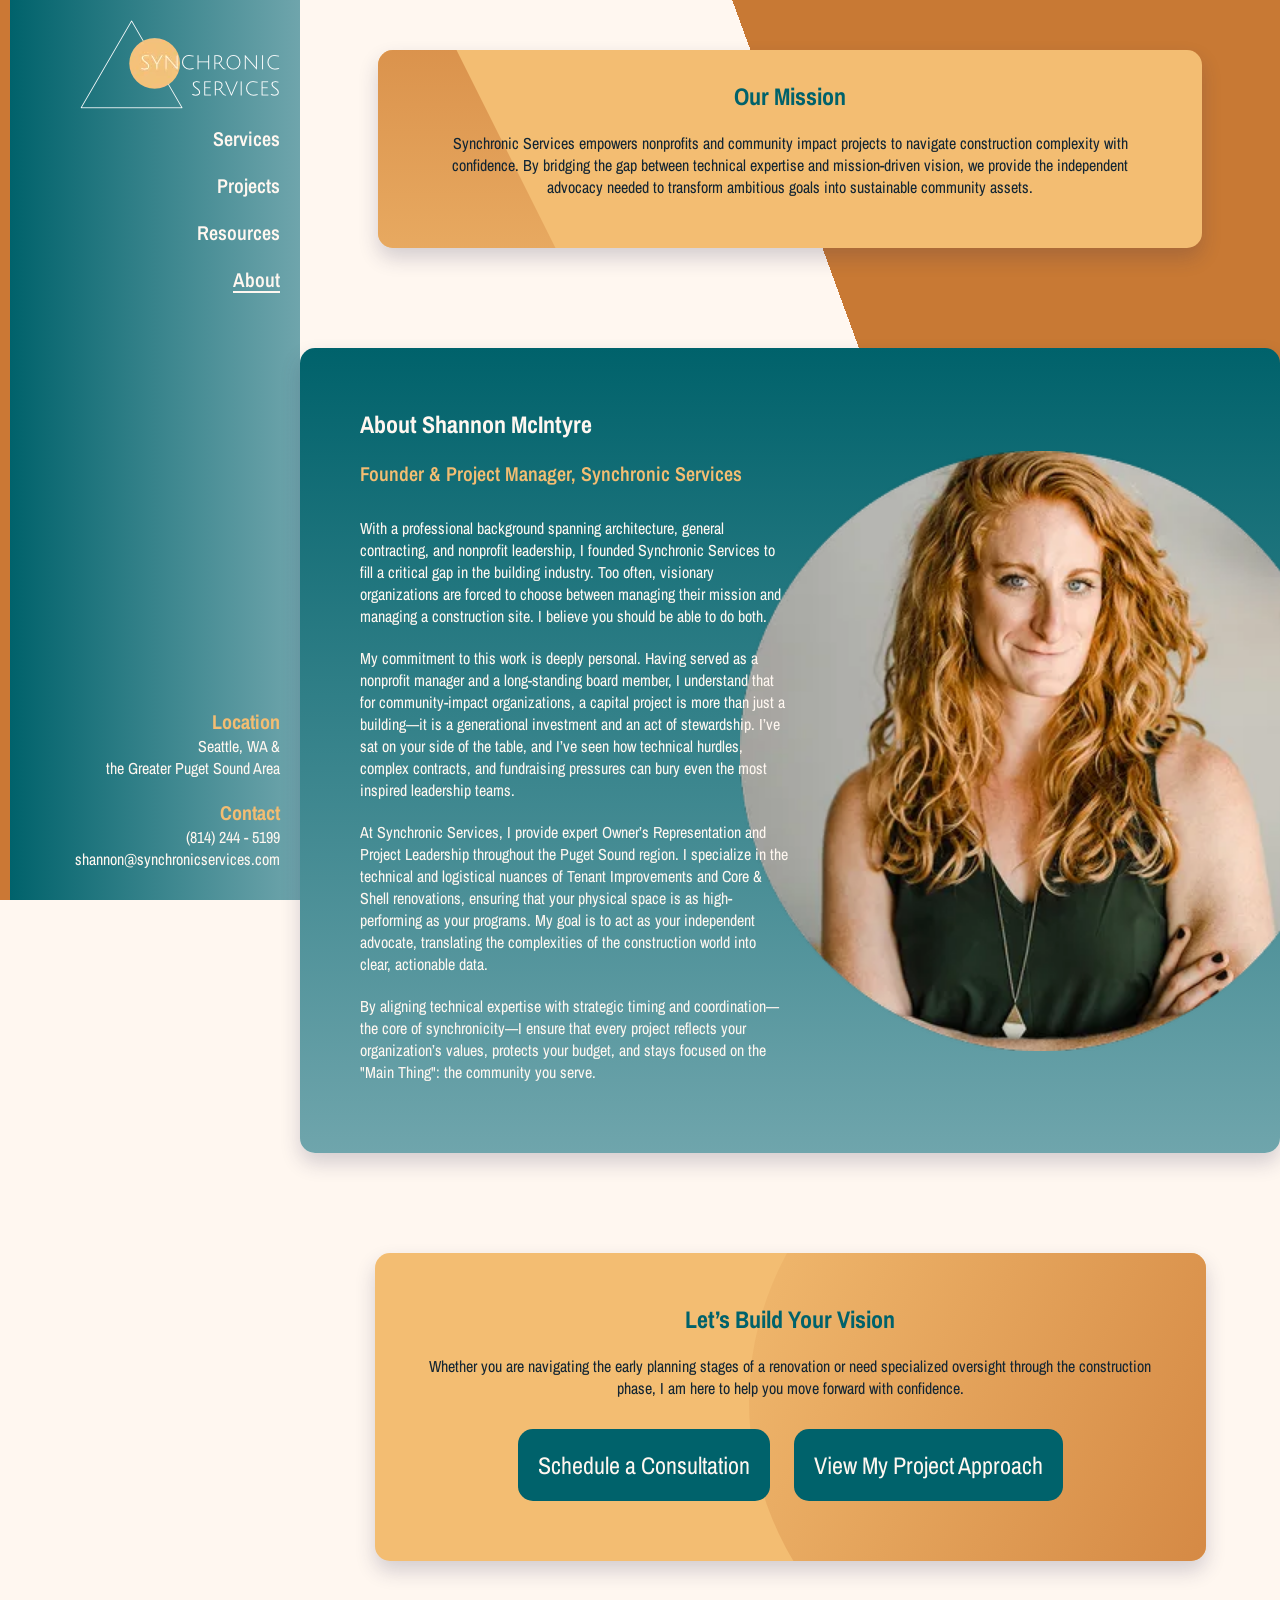
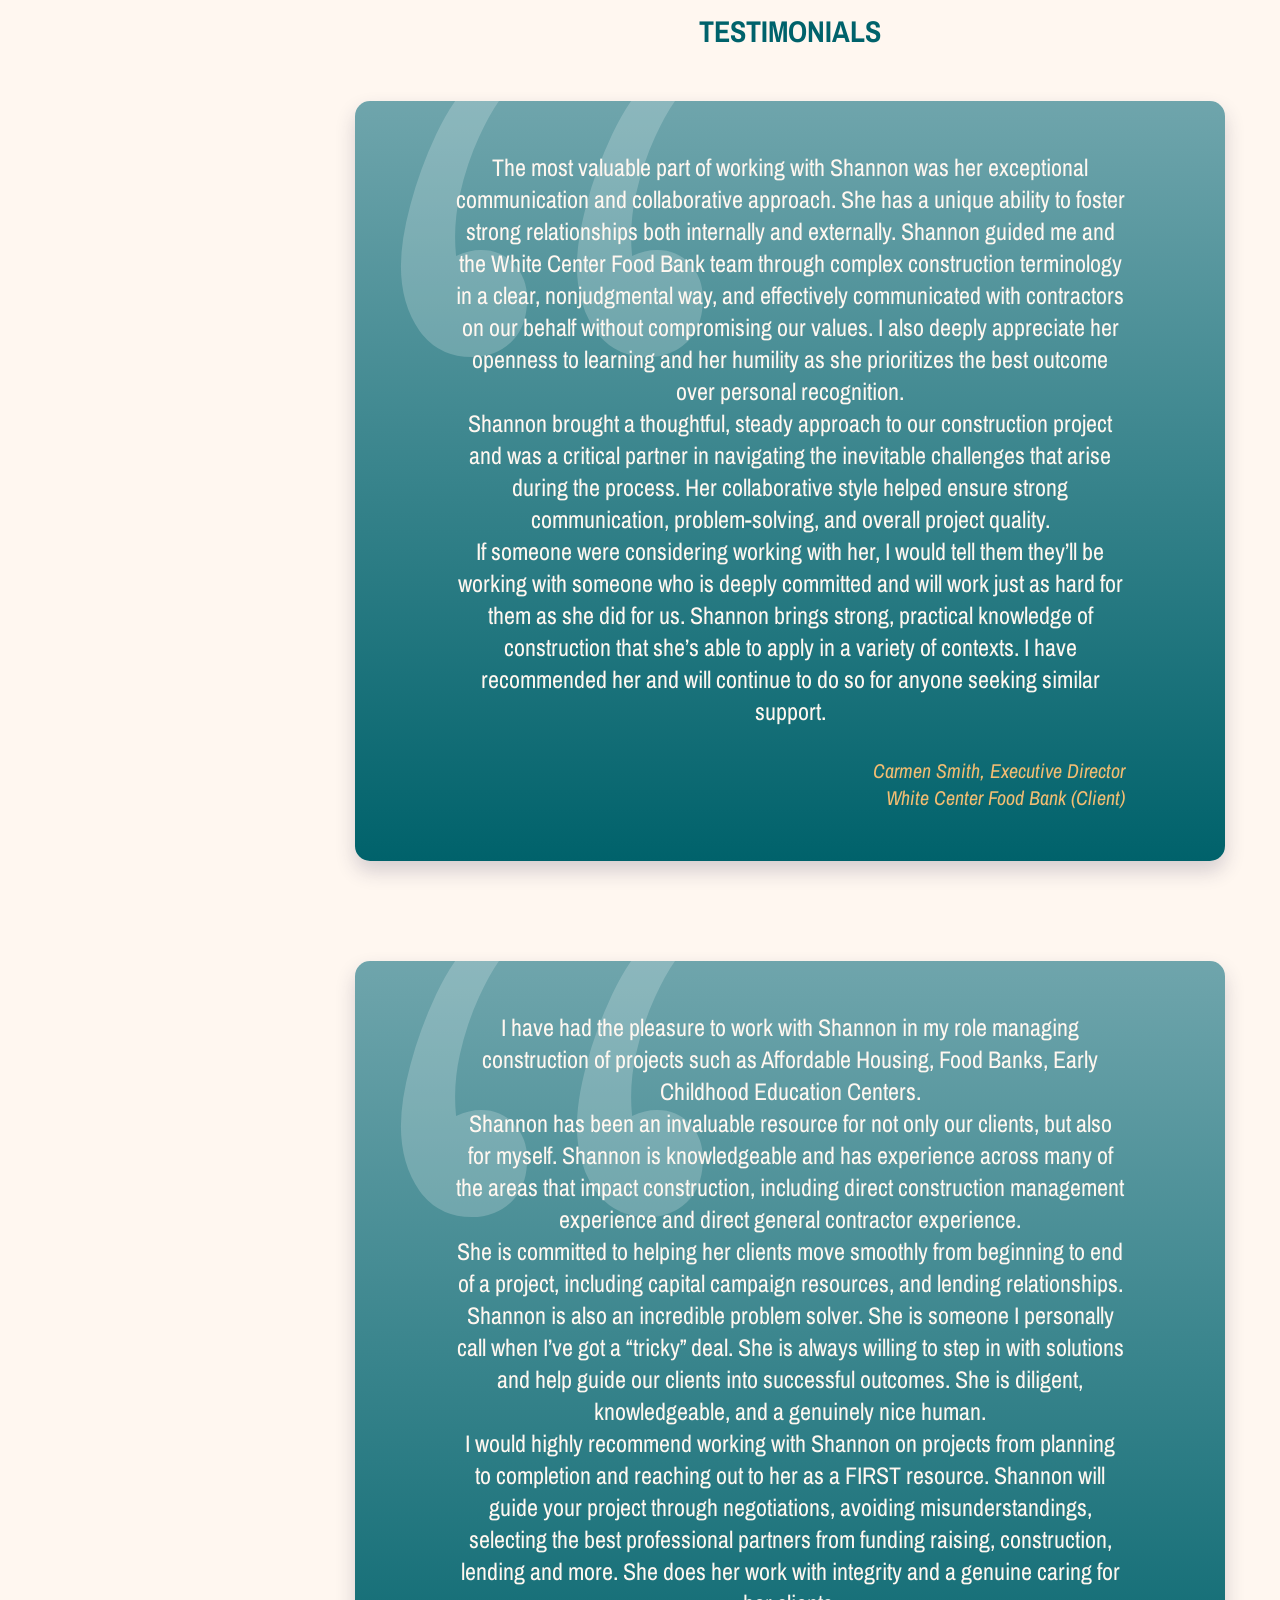
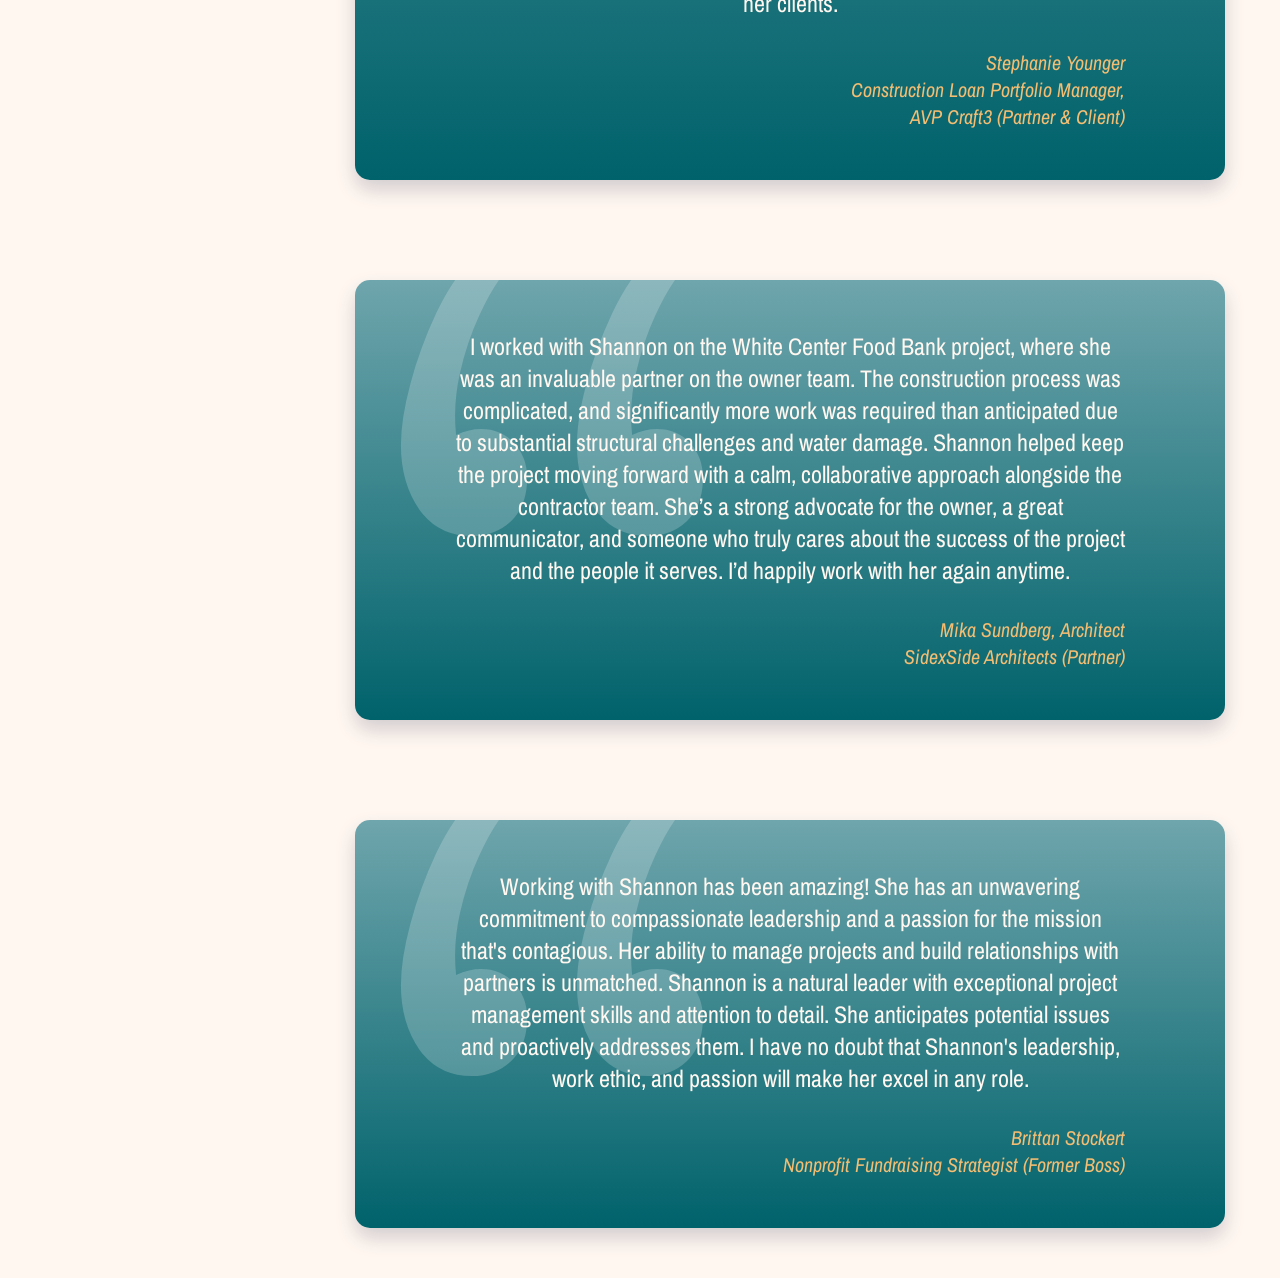
==== about.html @ d932f109 "addes alts to images" ====
<!doctype html>
<html lang="en">

<head>
  <meta charset="UTF-8" />
  <meta name="viewport" content="width=device-width, initial-scale=1.0" />


  <link rel="preconnect" href="https://fonts.googleapis.com">
  <link rel="preconnect" href="https://fonts.gstatic.com" crossorigin>
  <link
    href="https://fonts.googleapis.com/css2?family=Archivo+Narrow:ital,wght@0,400..700;1,400..700&family=Julius+Sans+One&family=Lora:wght@700&display=swap"
    rel="stylesheet">

  <link rel="stylesheet" href="./css/style.css" />
  <title>Synchronic Services - Services</title>
</head>

<body class="paddingForMobile">

 <!-- MOBILE TOP DOWN TRAY -->



<nav class="mobile-nav">
  <div class="nav-header">
    <div >
      <a href="index.html">
        <img class="logo" src="img/SynchronicLogo_WhiteLogo.webp" alt="Synchronic Services logo" />
      </a>
    </div>
    <button class="menu-toggle" aria-label="Toggle menu">
      <span class="hamburger"></span>
    </button>
  </div>

  <div class="nav-links">
    <ul>
      <li><a href="services.html">Services</a></li>
      <li><a href="projects.html">Projects</a></li>
      <li><a href="resources.html">Resources</a></li>
      <li><a href="about.html">About</a></li>
    </ul>

    <div id="mobileContactInfo">
      <p><span class="lightOrange sizeTwentyBold">Location</span> <br/>Seattle, WA & <br />the Greater Puget Sound Area</p>
      <p><span class="lightOrange sizeTwentyBold">Contact</span><br/>
        <a class="underlineMe" href="tel:8142445199">(814) 244 - 5199</a> <br />
        <a href="mailto:shannon@synchronicservices.com" class="underlineMe">shannon@synchronicservices.com</a>
      </p>
    </div>
  </div>
</nav>


  <div class="bg-triangle"></div>
<!-- ///////// SIDEBAR /////////// -->
 <header id="sidebar">
  
  <!-- NAV -->
  <nav>
    <div id="navText">
      <a href="index.html">
        <img src="img/SynchronicLogo_WhiteLogo.webp" alt="Synchronic Services logo" />
      </a>
      <ul>
        <li><a href="services.html">Services</a></li>
        <li><a href="projects.html">Projects</a></li>
        <li><a href="resources.html">Resources</a></li>
        <li class="underline">About</li>
      </ul>
    </div>
  </nav>

<!-- Location and Contact -->
  <div id="locationContactText">
    <p><span class="lightOrange sizeTwentyBold">Location</span> <br/>Seattle, WA & <br />the Greater Puget Sound Area</p>
    <p><span class="lightOrange  sizeTwentyBold">Contact</span><br/><a class="underlineMe" href="tel:8142445199">(814) 244 - 5199</a> <br /><a href="mailto:shannon@synchronicservices.com" class="underlineMe">shannon@synchronicservices.com</a></p>
  </div>
</header>

  <main>

    <!-- //////// OUR MISSION CARD ///////// -->

    <div class="shortYellowTriLeft-card">
      <h3 class="teal">Our Mission</h3>
      <p class="darkBlue">
        Synchronic Services empowers nonprofits and community impact projects to
        navigate construction complexity with confidence. By bridging the gap
        between technical expertise and mission-driven vision, we provide the
        independent advocacy needed to transform ambitious goals into
        sustainable community assets.
      </p>
    </div>

    <!-- /////// ABOUT SECTION ////// -->
    <div class="about-card">
      <div class="about-content">
        <h3>About Shannon McIntyre</h3>
        <h4 class="lightOrange">Founder & Project Manager, Synchronic Services</h4>
        <p>
          With a professional background spanning architecture, general
          contracting, and nonprofit leadership, I founded Synchronic Services to
          fill a critical gap in the building industry. Too often, visionary
          organizations are forced to choose between managing their mission and
          managing a construction site. I believe you should be able to do both.
        </p>
        <p>
          My commitment to this work is deeply personal. Having served as a
          nonprofit manager and a long-standing board member, I understand that
          for community-impact organizations, a capital project is more than just
          a building—it is a generational investment and an act of stewardship.
          I’ve sat on your side of the table, and I’ve seen how technical hurdles,
          complex contracts, and fundraising pressures can bury even the most
          inspired leadership teams.
        </p>
        <p>
          At Synchronic Services, I provide expert Owner’s Representation and
          Project Leadership throughout the Puget Sound region. I specialize in
          the technical and logistical nuances of Tenant Improvements and Core &
          Shell renovations, ensuring that your physical space is as
          high-performing as your programs. My goal is to act as your independent
          advocate, translating the complexities of the construction world into
          clear, actionable data.
        </p>
        <p>
          By aligning technical expertise with strategic timing and
          coordination—the core of synchronicity—I ensure that every project
          reflects your organization’s values, protects your budget, and stays
          focused on the "Main Thing": the community you serve.
        </p>
      </div>
      <img class="about-image" src="../img/ShannonPort.webp" alt="Shannon portrait" />
    </div>

    <!-- //////// BUILD YOUR VISION CARD //////// -->
    <div class="yellowCircRight-card">
      <h3 class="teal">Let’s Build Your Vision</h3>
      <p class="darkBlue">
        Whether you are navigating the early planning stages of a renovation or
        need specialized oversight through the construction phase, I am here to
        help you move forward with confidence.
      </p>
      <div class="buttonContainer">

        <a href="mailto:shannon@synchronicservices.com" class="blueButton">Schedule a
          Consultation</a>
          <a href="/services.html" target="_blank" class="blueButton">View My Project Approach</a>

      </div>
    </div>
    <!-- //////// TESTIMONIALS ////////// -->

    <!-- TESTIMONIAL CARD 1 -->

    <h2 class="teal">TESTIMONIALS</h2>
    <div class="card-wrapper">
      <div class="testimonial-card">
        <blockquote>
          The most valuable part of working with Shannon was her exceptional
          communication and collaborative approach. She has a unique ability to
          foster strong relationships both internally and externally. Shannon
          guided me and the White Center Food Bank team through complex
          construction terminology in a clear, nonjudgmental way, and effectively
          communicated with contractors on our behalf without compromising our
          values. I also deeply appreciate her openness to learning and her
          humility as she prioritizes the best outcome over personal recognition.
        </blockquote>
        <blockquote>
          Shannon brought a thoughtful, steady approach to our construction
          project and was a critical partner in navigating the inevitable
          challenges that arise during the process. Her collaborative style helped
          ensure strong communication, problem-solving, and overall project
          quality.
        </blockquote>
        <blockquote>
          If someone were considering working with her, I would tell them they’ll
          be working with someone who is deeply committed and will work just as
          hard for them as she did for us. Shannon brings strong, practical
          knowledge of construction that she’s able to apply in a variety of
          contexts. I have recommended her and will continue to do so for anyone
          seeking similar support.
        </blockquote>
        <cite class="lightOrange">Carmen Smith, Executive Director<br/>White Center Food Bank (Client)</cite>
      </div>
    </div>

    <!-- TESTIMONIAL CARD 2 -->
    <div class="card-wrapper">
      <div class="testimonial-card">
        <blockquote>
          I have had the pleasure to work with Shannon in my role managing
          construction of projects such as Affordable Housing, Food Banks, Early
          Childhood Education Centers.
        </blockquote>
        <blockquote>
          Shannon has been an invaluable resource for not only our clients, but
          also for myself. Shannon is knowledgeable and has experience across many
          of the areas that impact construction, including direct construction
          management experience and direct general contractor experience.
        </blockquote>
        <blockquote>
          She is committed to helping her clients move smoothly from beginning to
          end of a project, including capital campaign resources, and lending
          relationships.
        </blockquote>
        <blockquote>
          Shannon is also an incredible problem solver. She is someone I
          personally call when I’ve got a “tricky” deal. She is always willing to
          step in with solutions and help guide our clients into successful
          outcomes. She is diligent, knowledgeable, and a genuinely nice human.
        </blockquote>
        <blockquote>
          I would highly recommend working with Shannon on projects from planning
          to completion and reaching out to her as a FIRST resource. Shannon will
          guide your project through negotiations, avoiding misunderstandings,
          selecting the best professional partners from funding raising,
          construction, lending and more. She does her work with integrity and a
          genuine caring for her clients.
        </blockquote>
        <cite class="lightOrange">Stephanie Younger<br/>Construction Loan Portfolio Manager,<br/>AVP Craft3
          (Partner & Client)</cite>
      </div>
    </div>

    <!-- TESTIMONIAL CARD 3 -->
    <div class="card-wrapper">
      <div class="testimonial-card">
        <blockquote>
          I worked with Shannon on the White Center Food Bank project, where she
          was an invaluable partner on the owner team. The construction process
          was complicated, and significantly more work was required than
          anticipated due to substantial structural challenges and water damage.
          Shannon helped keep the project moving forward with a calm,
          collaborative approach alongside the contractor team. She’s a strong
          advocate for the owner, a great communicator, and someone who truly
          cares about the success of the project and the people it serves. I’d
          happily work with her again anytime.
        </blockquote>
        <cite class="lightOrange"> Mika Sundberg, Architect<br/>SidexSide Architects (Partner)</cite>
      </div>
    </div>

    <!-- TESTIMONIAL CARD 4 -->
    <div class="card-wrapper">
      <div class="testimonial-card">
        <blockquote>
          Working with Shannon has been amazing! She has an unwavering commitment
          to compassionate leadership and a passion for the mission that's
          contagious. Her ability to manage projects and build relationships with
          partners is unmatched. Shannon is a natural leader with exceptional
          project management skills and attention to detail. She anticipates
          potential issues and proactively addresses them. I have no doubt that
          Shannon's leadership, work ethic, and passion will make her excel in any
          role.
        </blockquote>
        <cite class="lightOrange">Brittan Stockert<br/>Nonprofit Fundraising Strategist (Former Boss)</cite>
      </div>
    </div>
  </main>
  <script src="./javascript/script.js" defer></script>
</body>

</html>
---- css/style.css ----
/* TODO: Photoshop weird triangle on mobile portrait image. */


* {
  /* border: red 1px solid;
  box-sizing: border-box; */
  margin: 0;
  padding: 0;
}

/* COLORS */
.lightestOrange {
  color: #efd2a7;
  /* rgb(239 210 167) */
}

.lightOrange {
  color: #f3bd72;
  /* rgba(243, 189, 114, 1)  */
}

.darkOrange {
  color: #cb7835;
  /* rgba(203, 120, 53, 1),*/
}

.teal {
  color: #00626b;
  /* rgba(0, 98, 107, 1) */
}

.lightTeal {
  color: #6fa5ac;
  /* rgba(111, 165, 172, 1) */
}

.darkBlue {
  color: #122533;
  /* rgba(18, 37, 51, 1) */
}

.offWhite {
  color: #fff7f0;
  /* rgba(255, 247, 240, 1) */
}

/* HEADERS & PARA*/

h1 {
  font-family: "Julius Sans One", sans-serif;
  font-size: 50px;
}

h2 {
  font-size: 30px;
}

h3 {
  font-size: 24px;
  font-weight: bolder;
  padding: 0 0 20px 0;
}

h4 {
  font-size: 20px;
  font-weight: 600;
  padding: 0 0 20px 0;
}

.underline {
  text-decoration: underline;
  text-decoration-thickness: 2px;
  text-underline-offset: 4px;
}

.underlineMe:hover {
  text-decoration: underline;
  text-decoration-thickness: 2px;
  text-underline-offset: 4px;
}

/* BUTTONS */

.blueButton {
  display: inline-block;
  background-color: #00626b;
  color: #fff7f0;
  border-radius: 15px;
  padding: 20px;
  margin: 0 10px;
  font-family: "Archivo Narrow";
  font-size: 1.5em;
  border: none;
  cursor: pointer;
  transition: background-color 0.3s ease;
}

.blueButton:hover {
  background-color: #122533;
}

.whiteButton {
  display: inline-block;
  color: #00626b;
  background-color: #fff7f0;
  border-radius: 15px;
  padding: 20px;
  margin: 0 10px;
  font-family: "Archivo Narrow";
  font-size: 1.5em;
  font-weight: 800;
  border: none;
  cursor: pointer;
  transition: background-color 0.3s ease;
}

.whiteButton:hover {
  background-color: #cb7835;
  color: #fff7f0;
}

/* BODY */

body {
  font-family: "Archivo Narrow", sans-serif;
  font-optical-sizing: auto;
  font-weight: 400;
  font-style: normal;
  background-color: #fff7f0;
  display: flex;
  color: #fff7f0;
  margin: 0;
  padding: 0;
}

/* //// HOME PAGE //// */

/* BG TRIANGLES */
.content-area {
  position: relative;
  overflow: hidden;
  height: 100vh;
  /* padding: 40px; */
}

.triangle {
  position: absolute;
  z-index: -1;
  width: 0;
  height: 0;
}

/* Possible alt for shrinking BG triangles on small screen. Need to test to see if we really like this or not.

.triangleLeft, .triangleRight {
  width: 50vw; 
  height: 50vw;
  max-width: 900px;
  max-height: 900px;
} */

.triangleLeft {
  width: 900px;
  height: 900px;
  background-image: url("../img/BgTri_Left.webp");
  background-size: contain;
  background-repeat: no-repeat;
  top: 85px;
  left: -100px;
}

.triangleRight {
  width: 900px;
  height: 900px;
  background-image: url("../img/BgTri_Right.webp");
  background-size: contain;
  background-repeat: no-repeat;
  top: 85px;
  right: -100px;
}

/* BG ORANGE TRIANGLE FOR OTHER PAGES */

.bg-triangle {
  position: fixed;
  top: 0;
  right: 0;
  width: 60%;
  height: 100vh;
  z-index: -1;
  pointer-events: none;
  background: linear-gradient(250deg, #c87934 50%, transparent 50%);
}


.displayFlexCentered {
  display: flex;
  flex-direction: column;
  justify-content: center;
  align-items: center;
}

.displayFlex {
  display: flex;
}

/* SIDEBAR */

#sidebar {
  background: linear-gradient(to right, #00626b, #6fa5ac);
  border-left: 10px solid #cb7835;
  position: fixed;
  top: 0;
  left: 0;
  height: 100vh;
  box-sizing: border-box;

  min-width: 300px;
  flex-shrink: 0;
  display: flex;
  flex-direction: column;
  padding: 20px;
  position: sticky;
  align-self: flex-start;
}

/* NAV */
nav {
  display: flex;
  flex-direction: column;
  text-align: right;
  font-size: 20px;
  font-weight: 600;
}

nav ul li a:hover {
  color: #efd2a7;
}

ul {
  list-style-type: none;
  padding: 0;
  margin: 0;
}

li {
  padding: 10px 0;
}

a {
  text-decoration: none;
  color: #fff7f0;
}

#locationContactText {
  margin-top: auto;
  text-align: right;
}

#locationContactText p {
  padding: 10px 0;
}

.sizeTwentyBold {
  font-size: 20px;
  font-weight: 800;
}

/* MAIN CONTENT */

main {
  display: flex;
  flex-direction: column;
  justify-content: center;
  align-items: center;
  width: 100vw;
}

/* Home Page BG Triangles */
main.content-area {
  display: flex;
  flex: 1;
  height: 100vh;
  position: relative;
  overflow: hidden;
  /* padding: 40px; */
  display: flex;
  justify-content: center;
  align-items: center;
}

/* ORANGE HOME PAGE CIRCLE */

.circle {
  width: 550px;
  height: 550px;
  background-color: #f3bd72;
  border-radius: 50%;
  padding: 60px;
  display: flex;
  flex-direction: column;
  justify-content: center;
  gap: 50px;
  align-items: center;
  text-align: center;
  margin: 0;
}

.sluglines {
  font-size: 30px;
}

/* ///////////// SERVICES PAGE ////////// */

/* PROJECT LEADERSHIP & SERVICES CARD*/

.yellowCirc-card {
  display: flex;
  flex-direction: column;
  justify-content: center;
  align-items: center;
  position: relative;

  width: 100%;
  max-width: 980px;
  min-height: 260px;
  border-radius: 15px;
  background: #f3bd72;
  overflow: hidden;
  z-index: 1;
  text-align: center;

  padding: 50px;
  margin: 80px;
  box-shadow: 0 10px 20px rgba(42, 42, 81, 0.2);
}

.yellowCirc-card::before {
  content: "";
  position: absolute;
  z-index: -1;

  width: 617px;
  height: 617px;

  top: -160px;
  left: -160px;

  border-radius: 50%;
  z-index: -1;

  background: linear-gradient(
    15deg,
    rgba(203, 120, 53, 1),
    rgba(243, 189, 114, 1)
  );
}

.projLeadershipTextContainer {
  max-width: 850px;
  padding: 0 90px 20px 90px;
}

.projLeadershipTextContainer p {
  padding: 10px 0;
}

/* PHASE CARD */

.phaseLogoCentered {
  display: flex;
  flex-direction: column;
  justify-content: center;
  margin-right: 40px;
  flex-shrink: 0;
}

.phaseFontBoldSeventyFive {
  font-size: 75px;
  font-weight: bold;
  line-height: 1.3;
}

.phaseNumberBoldFourHundred {
  font-size: 400px;
  font-family: "Lora", serif;
  font-weight: bold;
  line-height: 0.7;
  display: block;
}

.triangleBullets {
  padding-left: 20px;
}

.triangleBullets::before {
  content: "▶ ";
  color: #fff7f0;
  display: inline-block;
  width: 1em;
  margin-left: -1.3em;
}

.phase-card {
  display: flex;
  align-items: center;
  position: relative;
  max-width: 980px;
  border-radius: 15px;
  background: #00626b;
  overflow: hidden;
  z-index: 1;
  text-align: left;
  padding: 0 50px;
  margin: 50px;
  box-shadow: 0 10px 20px rgba(42, 42, 81, 0.2);
}

.phase-card::before {
  content: "";
  position: absolute;
  z-index: -1;
  width: 642px;
  height: 555px;
  bottom: -30px;
  left: -250px;
  clip-path: polygon(50% 0%, 0% 100%, 100% 100%);
  background: linear-gradient(
    0deg,
    rgba(239, 210, 167, 1),
    rgba(0, 98, 107, 1)
  );
}

/* PARTNER IN SUCCESS CARD */

.shortYellowTriRight-card {
  display: flex;
  flex-direction: column;
  justify-content: space-between;
  position: relative;
  max-width: 724px;

  border-radius: 15px;
  background: #f3bd72;
  overflow: hidden;
  z-index: 1;
  text-align: center;
  padding: 50px;
  margin: 50px;
  box-shadow: 0 10px 20px rgba(42, 42, 81, 0.2);
}

.shortYellowTriRight-card::before {
  content: "";
  position: absolute;
  z-index: -1;
  width: 617px;
  height: 617px;
  top: -240px;
  right: -200px;
  clip-path: polygon(50% 0%, 0% 100%, 100% 100%);
  background: linear-gradient(
    180deg,
    rgba(203, 120, 53, 1),
    rgba(243, 189, 114, 1)
  );
}

.shortYellowTri_TextContainer {
  padding: 0 0 30px 0;
}

/* ////////// PROJECTS PAGE ////////// */

.yellowFade-cardLeft,
.yellowFade-cardRight {
  position: relative;
  display: flex;
  margin: 50px 0 50px 0;
  background: linear-gradient(180deg, rgba(243, 189, 114, 1), rgb(239 210 167));
  overflow: hidden;
}

.yellowFade-cardRight img,
.yellowFade-cardLeft img {
  max-width: 100%;
  height: auto;
  display: block;
}

.yellowFade-cardRight {
  padding: 50px 0 50px 50px;
  background-position: right;
}

.yellowFade-cardLeft {
  padding: 50px 50px 50px 0;
  background-position: left;
}

.textRight {
  text-align: right;
}

.textContainer {
  display: flex;
  flex-direction: column;
  flex: 1;
  justify-content: space-between;
}

/* TESTIMONIAL CARD */

.card-wrapper {
  display: flex;
  justify-content: center;
}

blockquote {
  font-size: 24px;
  max-width: 670px;
}

.testimonial-card {
  position: relative;
  border-radius: 15px;
  background: linear-gradient(
    0deg,
    rgba(0, 98, 107, 1),
    rgba(111, 165, 172, 1)
  );
  overflow: hidden;
  z-index: 1;
  text-align: center;
  padding: 50px 100px;
  margin: 50px 0;
  /* x-offset | y-offset | blur | color */
  box-shadow: 0 10px 20px rgba(42, 42, 81, 0.2);
}

.testimonial-card::before {
  content: "\201C";
  position: absolute;
  z-index: -1;
  font-family: "Lora", serif;
  font-size: 1000px;
  color: rgba(255, 255, 255, 0.2);

  top: -270px;
  left: 0px;
}

cite {
  display: block;
  text-align: right;
  margin-top: 30px;
  font-size: 20px;
}

/* /////// RESOURCE PAGE /////// */

/* RESOURCES Image on Right Card */

.yellowImgRight-card {
  position: relative;
  display: flex;
  align-items: stretch;
  max-width: 980px;
  min-height: 364px;
  background: #f3bd72;
  border-radius: 15px;
  overflow: hidden;
  z-index: 1;
  margin: 50px auto;
  box-shadow: 0 10px 20px rgba(42, 42, 81, 0.2);
}

.yellowImgRight-card::before {
  content: "";
  position: absolute;
  z-index: -1;
  width: 617px;
  height: 617px;
  top: -240px;
  left: -200px;
  clip-path: polygon(50% 0%, 0% 100%, 100% 100%);
  background: linear-gradient(
    180deg,
    rgba(203, 120, 53, 1),
    rgba(243, 189, 114, 1)
  );
}

.text-content-left {
  width: 40%;
  text-align: left;
  padding: 40px;
  display: flex;
  flex-direction: column;
  justify-content: flex-start;
}

.text-content-left .blueButton {
  align-self: flex-start;
  margin-top: auto;
  margin-left: 0;
  width: 200px;
  text-align: center;
  font-size: 1.5em;
}

.clipped-image-right {
  position: absolute;
  right: 1px;
  top: 50%;
  transform: translateY(-50%);
  width: 486px;
  height: 364px;
  object-fit: contain;
}

/* RESOURCES Image on Left Card */

.yellowImgLeft-card {
  position: relative;
  display: flex;
  align-items: stretch;
  max-width: 980px;
  min-height: 364px;
  background: #f3bd72;
  border-radius: 15px;
  overflow: hidden;
  z-index: 1;
  margin: 50px auto;
  box-shadow: 0 10px 20px rgba(42, 42, 81, 0.2);
}

.yellowImgLeft-card::before {
  content: "";
  position: absolute;
  z-index: -1;
  width: 617px;
  height: 617px;
  top: -240px;
  right: -200px;
  clip-path: polygon(50% 0%, 0% 100%, 100% 100%);
  background: linear-gradient(
    180deg,
    rgba(203, 120, 53, 1),
    rgba(243, 189, 114, 1)
  );
}

.text-content-right {
  width: 40%;
  text-align: right;
  padding: 40px;
  display: flex;
  flex-direction: column;
  justify-content: flex-start;
  margin-left: auto;
}

.text-content-right .blueButton {
  align-self: flex-end;
  margin-top: auto;
  margin-right: 0;
  width: 200px;
  text-align: center;
  font-size: 1.5em;
}

.clipped-image-left {
  /* pin img to the right */
  position: absolute;
  left: 0px;
  top: 50%;
  transform: translateY(-50%);
  width: 486px;
  height: 364px;
  object-fit: contain;
}

/* ////// ABOUT ////// */

/* "Our Mission" card */
.shortYellowTriLeft-card {
  display: flex;
  flex-direction: column;
  justify-content: center;
  position: relative;
  max-width: 724px;
  border-radius: 15px;
  background: #f3bd72;
  overflow: hidden;
  z-index: 1;
  text-align: center;
  padding: 30px 50px 50px 50px;
  margin: 50px 0;
  box-shadow: 0 10px 20px rgba(42, 42, 81, 0.2);
}

.shortYellowTriLeft-card::before {
  content: "";
  position: absolute;
  z-index: -1;
  width: 617px;
  height: 617px;
  top: -240px;
  left: -350px;
  clip-path: polygon(50% 0%, 0% 100%, 100% 100%);
  background: linear-gradient(
    180deg,
    rgba(203, 120, 53, 1),
    rgba(243, 189, 114, 1)
  );
}

/* About Card */

.about-card {
  position: relative;
  display: flex;
  align-items: center;
  max-width: 980px;
  min-height: 500px;
  border-radius: 15px;
  background: linear-gradient(
    180deg,
    rgba(0, 98, 107, 1),
    rgba(111, 165, 172, 1)
  );
  overflow: hidden;
  padding: 60px;
  margin: 50px auto;
  box-shadow: 0 10px 20px rgba(42, 42, 81, 0.2);
}

.about-content {
  width: 50%;
  text-align: left;
  z-index: 2;
}

.about-content p {
  padding: 10px 0;
}

.about-image {
  position: absolute;
  right: -60px;
  top: 50%;
  transform: translateY(-50%);
  width: 600px;
  height: 600px;
  z-index: 1;
}

/* Let's Build your Vision Card */

.yellowCircRight-card {
  display: flex;
  flex-direction: column;
  justify-content: center;
  position: relative;
  max-width: 731px;
  border-radius: 15px;
  background: #f3bd72;
  overflow: hidden;
  z-index: 1;
  text-align: center;
  padding: 50px;
  margin: 50px;
  box-shadow: 0 10px 20px rgba(42, 42, 81, 0.2);
}

.yellowCircRight-card::before {
  content: "";
  position: absolute;
  z-index: -1;

  width: 617px;
  height: 617px;

  top: -160px;
  right: -160px;

  border-radius: 50%;
  z-index: -1;
  background: linear-gradient(
    295deg,
    rgba(203, 120, 53, 1),
    rgba(243, 189, 114, 1)
  );
}

.buttonContainer {
  padding: 30px 0 10px 0;
}

/* ----------- MOBILE STYLES ---------------- */

@media (max-width: 992px) {
  #sidebar {
    display: none;
  }

  main {
    width: 100%;
    margin-left: 0;
  }

  .bg-triangle {
    width: 330px;
    width: 70%;
  }

  .paddingForMobile {
    padding-top: 90px; /* Lower content to fit Nav */
  }

  /* /////// MOBILE: HOME PAGE /////// */

  h1 {
    font-size: 30px;
  }

  .circle {
    width: 250px;
    height: 250px;
    background-color: #f3bd72;
    border-radius: 50%;
    padding: 60px;
    display: flex;
    flex-direction: column;
    justify-content: center;
    gap: 20px;
    align-items: center;
    text-align: center;
    margin: 0;
  }

  .sluglines {
    font-size: 20px;
  }

  .whiteButton {
    font-size: 1em;
    padding: 10px 30px 10px 30px;
    margin: 0 5px;
  }

  .triangleLeft,
  .triangleRight {
    width: 800px;
    height: 800px;
  }

  .triangleLeft {
    top: 95px;
    left: -410px;
  }

  .triangleRight {
    top: 95px;
    right: -410px;
  }

  /* ////// MOBILE: PROJECTS PAGE ////// */

  /* TRIANGLES ON RIGHT CARD */

  .yellowFade-cardRight {

    display: grid;
    grid-template-columns: 1fr;
    width: 100vw;
    padding: 0;
    overflow: hidden;
  }

  .textContainer {
    display: contents;
  }

  .textContainer > div:first-child {
    order: 1;
    padding: 30px 20px 10px 20px;
  }

  .yellowFade-cardRight > div:last-child {
    order: 2;
  }

  .yellowFade-cardRight img {
    width: 100%;
    object-fit: cover;
  }

  .textContainer p {
    order: 3;
    padding: 50px 20px 30px 20px;
    margin: 0;
  }

  /* TRIANGLES ON LEFT CARD */

  .yellowFade-cardLeft {
    display: grid;
    grid-template-columns: 1fr;
    width: 100%;
    padding: 0;
    overflow: hidden;
  }

  .yellowFade-cardLeft .textContainer {
    display: contents;
  }

  .textContainer > div:first-child {
    order: 1;
    padding: 30px 20px 10px 20px;
  }

  .yellowFade-cardLeft > div:first-child {
    order: 2;
  }

  .yellowFade-cardLeft img {
    width: 100%;
    object-fit: cover;
    border-radius: 0;
  }

  /* ///////// MOBILE: SERVICES PAGE //////////  */

  /* MOBILE: PROJECT LEADERSHIP CARD */

  .yellowCirc-card {
    margin: 50px 20px;
    padding: 30px 20px;
    min-height: auto;
    width: 80%;
  }

  .yellowCirc-card::before {
    top: -90px;
    left: -300px;
  }

  .projLeadershipTextContainer {
    padding: 20px 10px 20px 10px;
    max-width: 100%;
  }

  /* MOBILE: PHASE CARDS */
  .phase-card {
    flex-direction: column;
    align-items: flex-start;
    margin: 20px auto;
    width: 80%;
    text-align: left;
    padding: 0 20px;
  }

  .phase-card::before {
    top: -165px;
    left: -290px;
  }

  .phaselogoCentered {
    align-items: flex-start;
    width: 100%;
    margin-bottom: 15px;
    padding-bottom: 40px;
  }

  .mobileOnlyPadding {
    padding: 50px 0;
  }

  /*  MOBILE: YOUR PARTNER IN SUCCESS */

  .shortYellowTriRight-card {
    margin: 50px 20px;
    padding: 30px 20px;
    min-height: auto;
    width: 80%;
    align-items: center;
  }

  .shortYellowTriRight-card::before {
    top: -240px;
    right: -250px;
  }

  .shortYellowTri_TextContainer {
    padding: 0 0 40px 0;
    text-align: center;
  }

  .shortYellowTri_TextContainer h3 {
    font-size: 1.5rem;
    margin-bottom: 15px;
  }

  .shortYellowTri_TextContainer p {
    font-size: 1rem;
    line-height: 1.6;
  }

  .shortYellowTriRight-card .blueButton {
    display: inline-block;
    width: 100%;
    padding: 15px 10px;
    font-size: 0.95rem;
    box-sizing: border-box;
  }

  /* /////// MOBILE: RESOURCES PAGE /////// */

  /* MOBILE: RESOURCES IMAGE RIGHT CARD */
  .yellowImgRight-card {
    display: flex;
    flex-direction: column;
    height: auto;
    min-height: unset;
    padding: 0;
    margin: 0;
    margin: 50px 20px;
    border-radius: 15px;
    align-items: center;
    overflow: hidden;
    position: relative;
    isolation: isolate;
  }

  .clipped-image-right {
    position: relative;
    top: 0;
    right: 0;
    transform: none;
    width: 100%;
    height: 250px;
    display: block;
    max-width: 100%;
    object-fit: cover;
    border-radius: 15px 15px 0 0;
  }

  .text-content-left {
    width: 90%;
    padding: 30px 20px;
    text-align: left;
    align-items: left;
  }

  .text-content-left .blueButton {
    align-self: left;
    margin: 60px 0 0 0;
    max-width: 250px;
  }

  .yellowImgRight-card::before {
    top: 40px;
    left: -300px;
  }

  /* MOBILE: RESOURCES IMAGE LEFT CARD */

  .yellowImgLeft-card {
    display: flex;
    flex-direction: column;
    height: auto;
    min-height: unset;
    padding: 0;
    margin: 0;
    margin: 50px 20px;
    border-radius: 15px;
    align-items: center;
    overflow: hidden;
    position: relative;
    isolation: isolate;
  }

  .yellowImgLeft-card::before {
    top: 40px;
    right: -300px;
  }

  .text-content-right {
    width: 90%;
    padding: 30px 20px;
    text-align: right;
    align-items: left;
  }

  .text-content-right .blueButton {
    align-self: right;
    margin: 60px 0 0 0;
    max-width: 250px;
  }
  .clipped-image-left {
    position: relative;
    top: 0;
    right: 0;
    transform: none;
    width: 100%;
    height: 250px;
    display: block;
    max-width: 100%;
    object-fit: cover;
    border-radius: 15px 15px 0 0;
  }

  /* /////// MOBILE: ABOUT PAGE //////// */

  /* MOBILE: OUR MISSION */
  .shortYellowTriLeft-card {
    margin: 60px;
  }

  /* MOBILE: ABOUT CARD */
  .about-card {
    flex-direction: column;
    padding: 40px 20px;
    margin: 20px;
    height: auto;
    min-height: unset;
    overflow: visible;
    display: flex;
  }

  .about-image {
    position: relative;
    top: 0;
    right: 0;
    transform: none;
    width: 100%;
    max-width: 400px;
    height: auto;
    margin: 0 auto 30px auto;
    order: 1;
  }

  .about-content {
    width: 100%;
    text-align: left;
    order: 2;
  }

  .about-content h3,
  .about-content h4 {
    text-align: left;
  }

  /* MOBILE: BUILD YOUR VISION CARD */

  .yellowCircRight-card::before {
    top: -190px;
    right: -340px;
  }

  .yellowCircRight-card a {
    padding: 10px 25px;
    margin: 15px;
    font-size: 1em;
  }

  /* MOBILE: TESTIMONIAL CARD */

  .testimonial-card {
    padding: 70px 30px;
    margin: 20px 20px 40px 20px;
  }

  .testimonial-card::before {
    font-size: 1300px;
    color: rgba(255, 255, 255, 0.2);
    top: -340px;
    left: -150px;
  }

  /* //////////// MOBILE NAV ////////// */

  .logo {
    height: 50px;
  }

  .mobile-nav {
    display: block;
    width: 100%;
    position: fixed;
    top: 0;
    left: 0;
    z-index: 1000;
    background: linear-gradient(to bottom, #00626b, #6fa5ac);
  }
  
  .nav-header {
    border-top: 5px solid #cb7835;
    display: flex;
    justify-content: space-between;
    align-items: center;
    padding: 1rem;
    background: transparent;
    position: relative;
    z-index: 1001;
  }

  /* THE TRAY */
  .nav-links {
    position: absolute;

    top: 0;
    left: 0;
    width: 100%;


    padding-top: 70px;

    margin: 0;
    list-style: none;


    background: linear-gradient(to bottom, #00626b, #6fa5ac);

 
    transform: translateY(-100%);
    transition: transform 0.4s ease-in-out;
    z-index: 999;
  }

  .nav-links li {
    text-align: center;
  }

  .nav-links.is-open {
    transform: translateY(0);
    box-shadow: 0 10px 20px rgba(0, 0, 0, 0.2);
    transform: translateY(0);
  }

  #mobileContactInfo {
    width: 100%;
    text-align: center;
    padding: 2rem 0;
  }

  #mobileContactInfo p {
    font-size: 1em;
    text-align: center;
    margin-bottom: 1.5rem;
  }

  #mobileContactInfo a {
    display: inline-block;
    text-align: center;
  }

  .nav-links.is-open {
    transform: translateY(0);
  }

.triangleLeft,
  .triangleRight {

    top: 50%;
    transform: translateY(-37%);
    
    width: 800px;
    height: 800px;
    position: absolute;
  }

  .triangleLeft {
    left: -410px; 
  }

  .triangleRight {
    right: -410px;
  }

.content-area {
  padding-top: 60px; 
  box-sizing: border-box; 
display: flex;
  flex-direction: column; 
  justify-content: center; 
  align-items: center;    
  height: 100vh;
  width: 100%;
  position: relative;
  overflow: hidden;
}

/* Overlay styles */
.menu-overlay {
  position: fixed;
  top: 0;
  left: 0;
  width: 100%;
  height: 100%;
  background-color: rgba(0, 0, 0, 0.6); /* Black with 60% opacity */
  z-index: 998; /* Sits behind the tray (999) but above content area */
  
  /* Hidden state */
  opacity: 0;
  pointer-events: none;
  transition: opacity 0.3s ease-in-out;
}

/* Active state triggered by JS */
.menu-overlay.is-active {
  opacity: 1;
  pointer-events: auto;
}

  /* HAMBURGER MENU */

  .menu-toggle {
    background: none;
    border: none;
    cursor: pointer;
    padding: 10px;
    display: flex;
    align-items: center;
    justify-content: center;
    z-index: 1002;
  }

  .hamburger {
    display: block;
    position: relative;
    width: 30px;
    height: 3px;
    background-color: white; /* Color of mid bar */
    transition: background 0.2s ease-in-out;
  }

  .hamburger::before,
  .hamburger::after {
    content: "";
    position: absolute;
    left: 0;
    width: 100%;
    height: 3px;
    background-color: white; /* Color of top/bottom bars */
    transition:
      transform 0.3s ease-in-out,
      top 0.3s ease-in-out;
  }

  /* Position the top and bottom bars */
  .hamburger::before {
    top: -8px;
  }
  .hamburger::after {
    top: 8px;
  }

  /* --- TRANSFORM TO X --- */

  /* Hide the middle bar */
  .menu-toggle.is-active .hamburger {
    background-color: transparent;
  }

  /* Rotate top bar to 45 degrees */
  .menu-toggle.is-active .hamburger::before {
    top: 0;
    transform: rotate(45deg);
  }

  /* Rotate bottom bar to -45 degrees */
  .menu-toggle.is-active .hamburger::after {
    top: 0;
    transform: rotate(-45deg);
  }
}
/* --- HIDE MOBILE NAV ON DESKTOP --- */
@media (min-width: 993px) {
  .mobile-nav {
    display: none;
  }
}
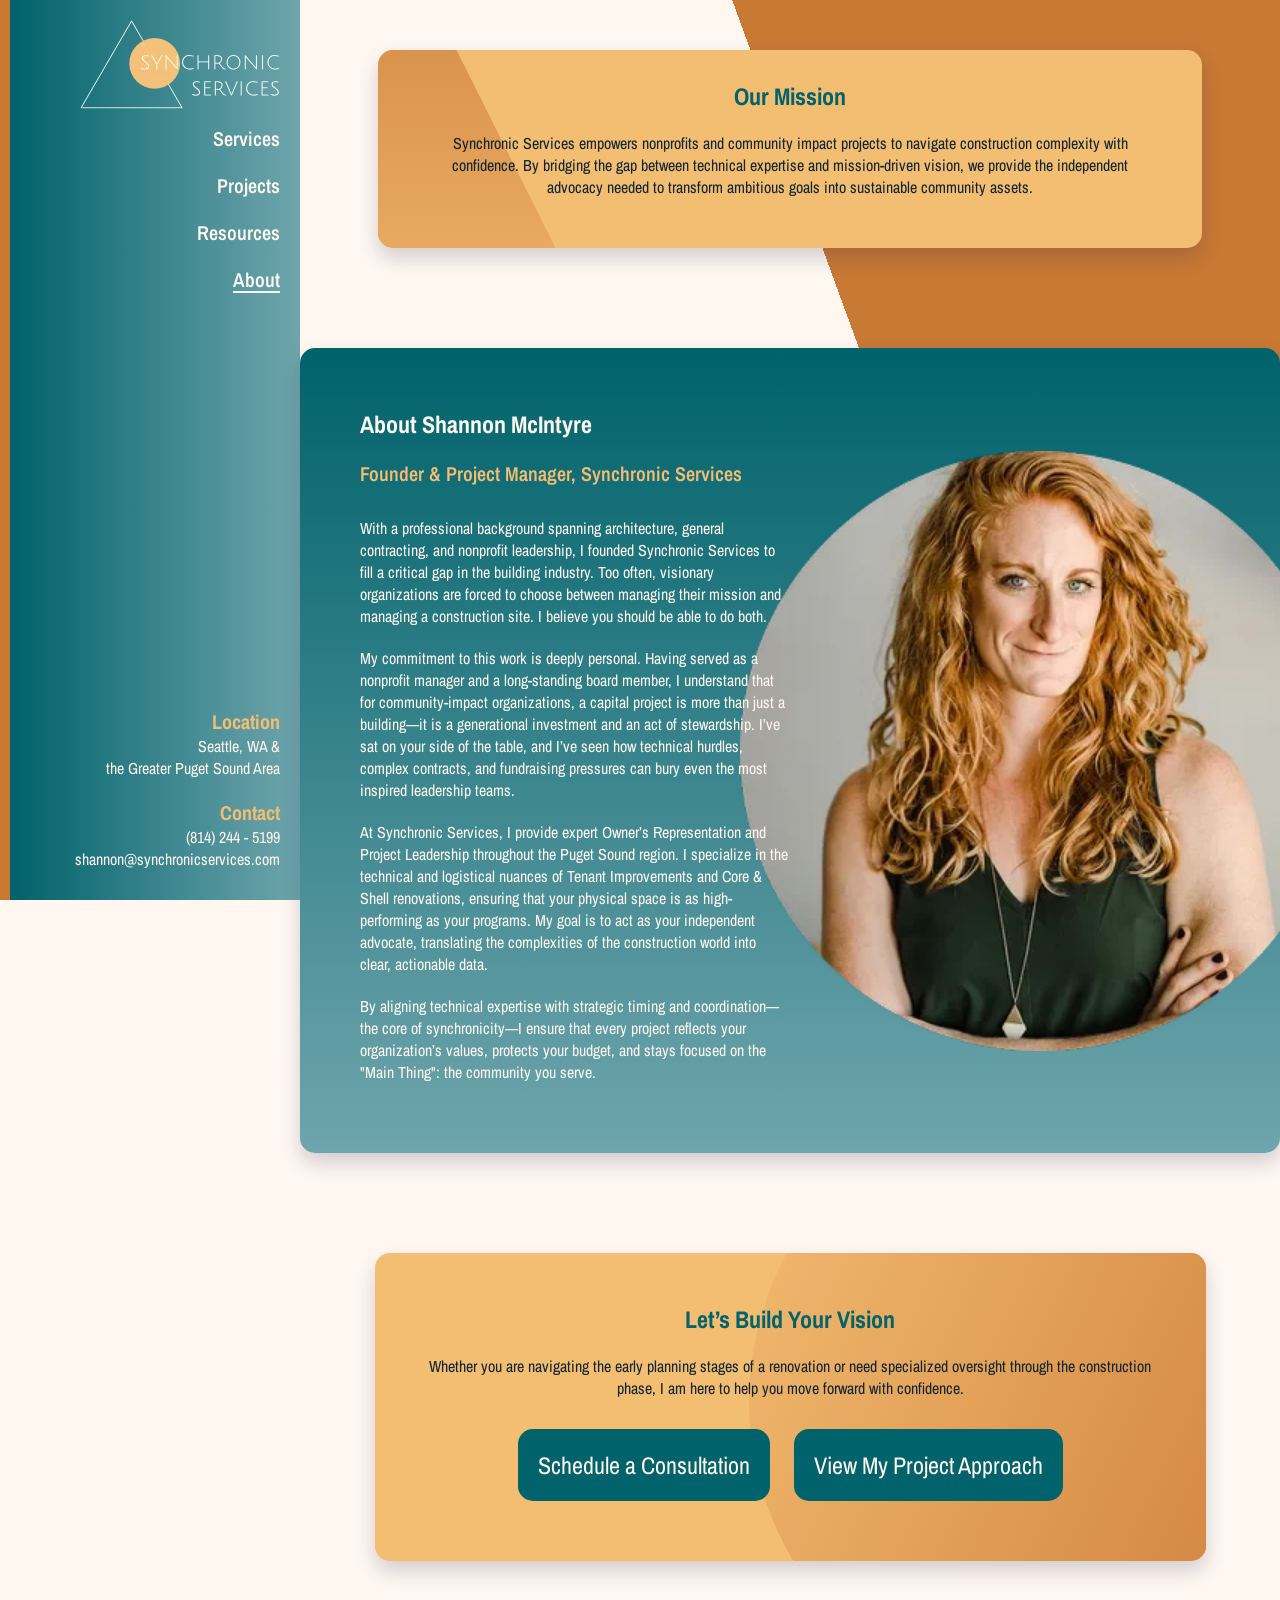
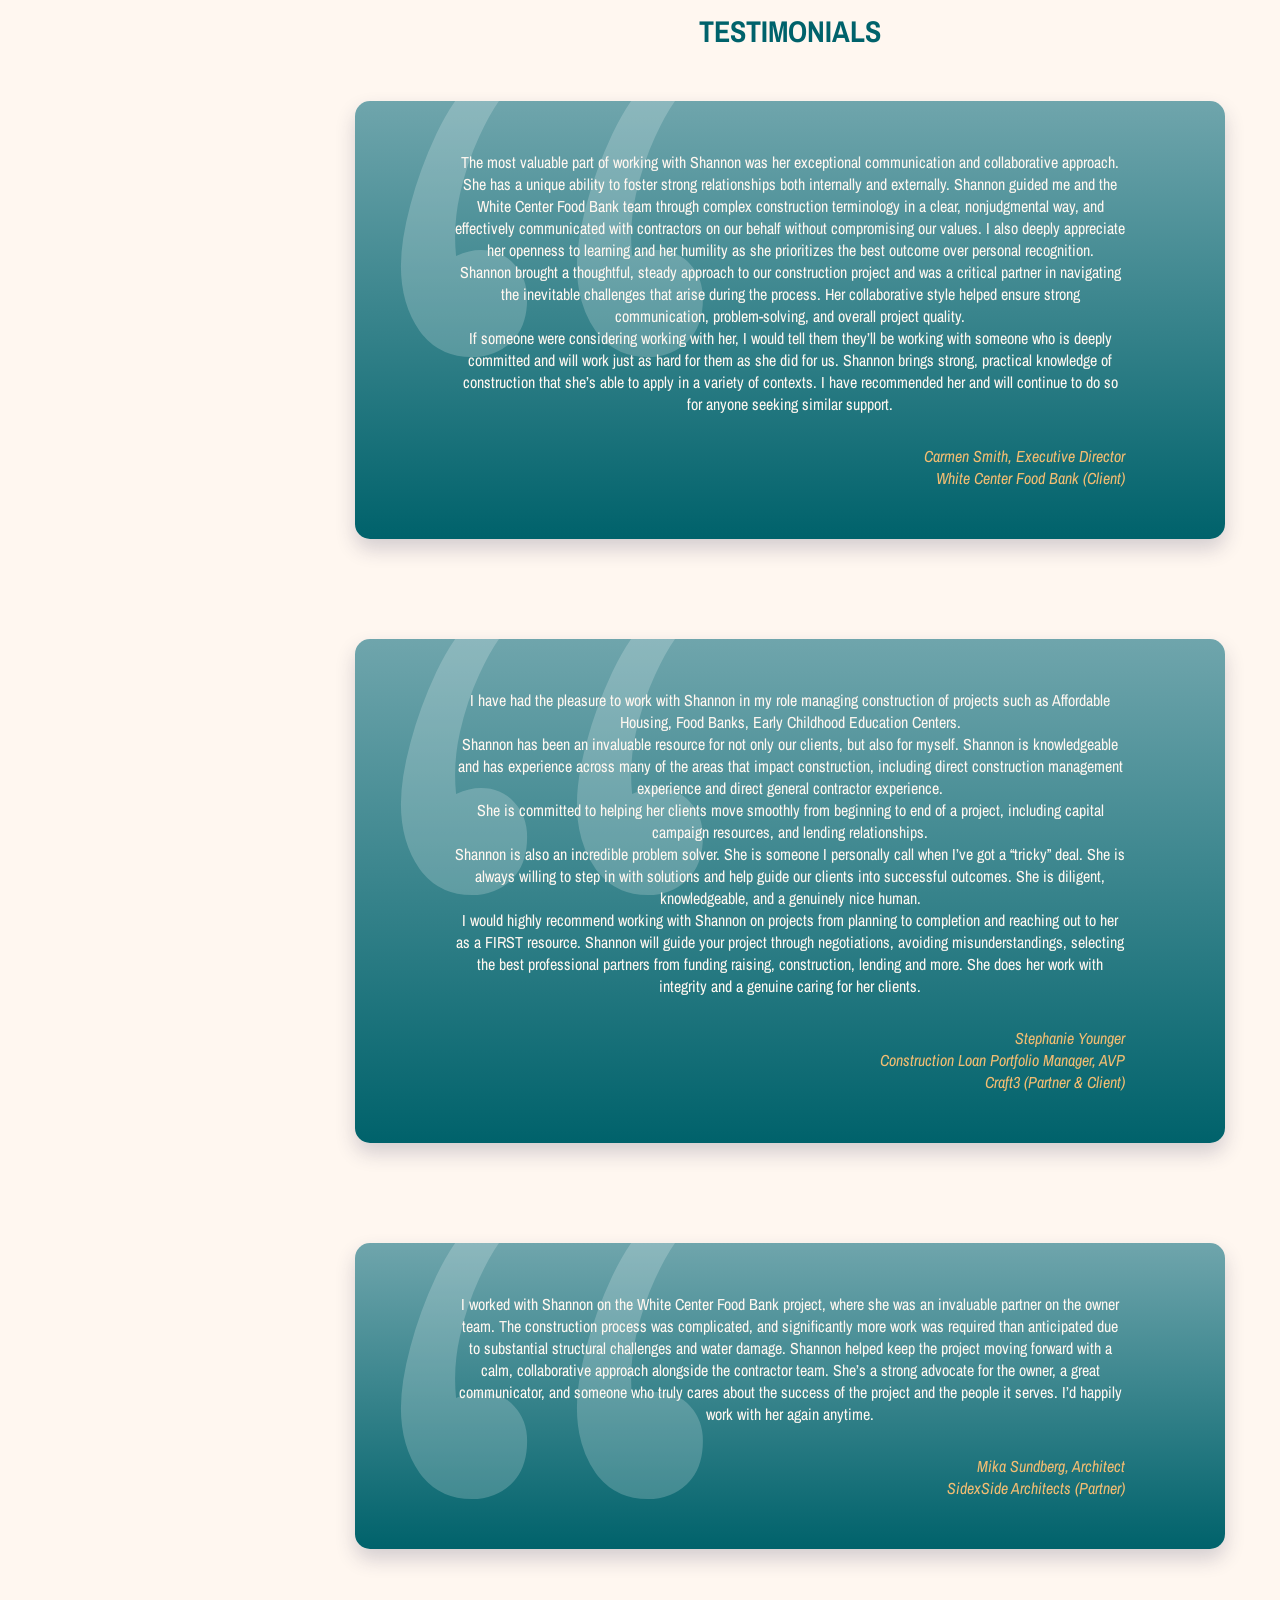
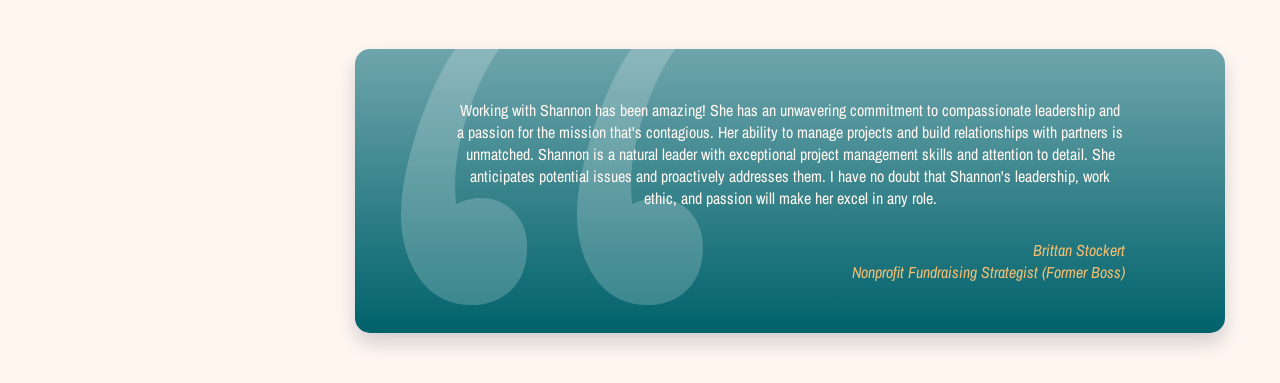
==== commit 00dac358: "first pass on client edits" ====
--- a/about.html
+++ b/about.html
@@ -43,8 +43,8 @@
     </ul>
 
     <div id="mobileContactInfo">
-      <p><span class="lightOrange sizeTwentyBold">Location</span> <br/>Seattle, WA & <br />the Greater Puget Sound Area</p>
-      <p><span class="lightOrange sizeTwentyBold">Contact</span><br/>
+      <p><span class="orange sizeTwentyBold">Location</span> <br/>Seattle, WA & <br />the Greater Puget Sound Area</p>
+      <p><span class="orange sizeTwentyBold">Contact</span><br/>
         <a class="underlineMe" href="tel:8142445199">(814) 244 - 5199</a> <br />
         <a href="mailto:shannon@synchronicservices.com" class="underlineMe">shannon@synchronicservices.com</a>
       </p>
@@ -74,8 +74,8 @@
 
 <!-- Location and Contact -->
   <div id="locationContactText">
-    <p><span class="lightOrange sizeTwentyBold">Location</span> <br/>Seattle, WA & <br />the Greater Puget Sound Area</p>
-    <p><span class="lightOrange  sizeTwentyBold">Contact</span><br/><a class="underlineMe" href="tel:8142445199">(814) 244 - 5199</a> <br /><a href="mailto:shannon@synchronicservices.com" class="underlineMe">shannon@synchronicservices.com</a></p>
+    <p><span class="orange sizeTwentyBold">Location</span> <br/>Seattle, WA & <br />the Greater Puget Sound Area</p>
+    <p><span class="orange  sizeTwentyBold">Contact</span><br/><a class="underlineMe" href="tel:8142445199">(814) 244 - 5199</a> <br /><a href="mailto:shannon@synchronicservices.com" class="underlineMe">shannon@synchronicservices.com</a></p>
   </div>
 </header>
 
@@ -98,7 +98,7 @@
     <div class="about-card">
       <div class="about-content">
         <h3>About Shannon McIntyre</h3>
-        <h4 class="lightOrange">Founder & Project Manager, Synchronic Services</h4>
+        <h4 class="orange">Founder & Project Manager, Synchronic Services</h4>
         <p>
           With a professional background spanning architecture, general
           contracting, and nonprofit leadership, I founded Synchronic Services to
@@ -182,7 +182,7 @@
           contexts. I have recommended her and will continue to do so for anyone
           seeking similar support.
         </blockquote>
-        <cite class="lightOrange">Carmen Smith, Executive Director<br/>White Center Food Bank (Client)</cite>
+        <cite class="orange">Carmen Smith, Executive Director<br/>White Center Food Bank (Client)</cite>
       </div>
     </div>
 
@@ -219,7 +219,7 @@
           construction, lending and more. She does her work with integrity and a
           genuine caring for her clients.
         </blockquote>
-        <cite class="lightOrange">Stephanie Younger<br/>Construction Loan Portfolio Manager,<br/>AVP Craft3
+        <cite class="orange">Stephanie Younger<br/>Construction Loan Portfolio Manager, AVP<br/> Craft3
           (Partner & Client)</cite>
       </div>
     </div>
@@ -238,7 +238,7 @@
           cares about the success of the project and the people it serves. I’d
           happily work with her again anytime.
         </blockquote>
-        <cite class="lightOrange"> Mika Sundberg, Architect<br/>SidexSide Architects (Partner)</cite>
+        <cite class="orange"> Mika Sundberg, Architect<br/>SidexSide Architects (Partner)</cite>
       </div>
     </div>
 
@@ -255,7 +255,7 @@
           Shannon's leadership, work ethic, and passion will make her excel in any
           role.
         </blockquote>
-        <cite class="lightOrange">Brittan Stockert<br/>Nonprofit Fundraising Strategist (Former Boss)</cite>
+        <cite class="orange">Brittan Stockert<br/>Nonprofit Fundraising Strategist (Former Boss)</cite>
       </div>
     </div>
   </main>
--- a/css/style.css
+++ b/css/style.css
@@ -1,47 +1,59 @@
-/* TODO: Photoshop weird triangle on mobile portrait image. */
-
-
 * {
   /* border: red 1px solid;
-  box-sizing: border-box; */
+  box-sizing: border-box;*/ 
   margin: 0;
   padding: 0;
+  
 }
 
 /* COLORS */
-.lightestOrange {
-  color: #efd2a7;
-  /* rgb(239 210 167) */
+
+:root {
+  --color-teal: #00626b;
+  /* rgba(0, 98, 107, 1) */
+
+  --color-light-teal: #6fa5ac;
+  /* rgba(111, 165, 172, 1) */
+
+  --color-orange: #f3bd72;
+  /* rgba(243, 189, 114, 1)  */
+
+  --color-light-orange: #efd2a7;
+  /* rgb(239, 210, 167, 1) */
+
+  --color-dark-orange: #cb7835;
+  /* rgba(203, 120, 53, 1),*/
+
+  --color-dark-blue: #122533;
+  /* rgba(18, 37, 51, 1) */
+
+  --color-off-white: #fff7f0;
+  /* rgba(255, 247, 240, 1) */
+
+  /* Spacing and Radii */
+  --card-radius: 15px;
+    /* x-offset | y-offset | blur | color */
+  --shadow: 0 10px 20px rgba(42, 42, 81, 0.2);
 }
 
 .lightOrange {
-  color: #f3bd72;
-  /* rgba(243, 189, 114, 1)  */
+  color: var(--color-light-orange);
+}
+
+.orange {
+  color: var(--color-orange);
 }
 
 .darkOrange {
-  color: #cb7835;
-  /* rgba(203, 120, 53, 1),*/
+  color: var(--color-dark-orange);
 }
 
 .teal {
-  color: #00626b;
-  /* rgba(0, 98, 107, 1) */
-}
-
-.lightTeal {
-  color: #6fa5ac;
-  /* rgba(111, 165, 172, 1) */
+  color: var(--color-teal);
 }
 
 .darkBlue {
-  color: #122533;
-  /* rgba(18, 37, 51, 1) */
-}
-
-.offWhite {
-  color: #fff7f0;
-  /* rgba(255, 247, 240, 1) */
+  color: var(--color-dark-blue);
 }
 
 /* HEADERS & PARA*/
@@ -83,9 +95,9 @@
 
 .blueButton {
   display: inline-block;
-  background-color: #00626b;
-  color: #fff7f0;
-  border-radius: 15px;
+  background-color: var(--color-teal);
+  color: var(--color-off-white);
+  border-radius: var(--card-radius);
   padding: 20px;
   margin: 0 10px;
   font-family: "Archivo Narrow";
@@ -96,14 +108,14 @@
 }
 
 .blueButton:hover {
-  background-color: #122533;
+  background-color: var(--color-dark-blue);
 }
 
 .whiteButton {
   display: inline-block;
-  color: #00626b;
-  background-color: #fff7f0;
-  border-radius: 15px;
+  color: var(--color-teal);
+  background-color: var(--color-off-white);
+  border-radius: var(--card-radius);
   padding: 20px;
   margin: 0 10px;
   font-family: "Archivo Narrow";
@@ -115,8 +127,8 @@
 }
 
 .whiteButton:hover {
-  background-color: #cb7835;
-  color: #fff7f0;
+  background-color: var(--color-dark-orange);
+  color: var(--color-off-white);
 }
 
 /* BODY */
@@ -126,9 +138,9 @@
   font-optical-sizing: auto;
   font-weight: 400;
   font-style: normal;
-  background-color: #fff7f0;
-  display: flex;
-  color: #fff7f0;
+  background-color: var(--color-off-white);
+  display: flex;
+  color: var(--color-off-white);
   margin: 0;
   padding: 0;
 }
@@ -140,7 +152,6 @@
   position: relative;
   overflow: hidden;
   height: 100vh;
-  /* padding: 40px; */
 }
 
 .triangle {
@@ -149,15 +160,6 @@
   width: 0;
   height: 0;
 }
-
-/* Possible alt for shrinking BG triangles on small screen. Need to test to see if we really like this or not.
-
-.triangleLeft, .triangleRight {
-  width: 50vw; 
-  height: 50vw;
-  max-width: 900px;
-  max-height: 900px;
-} */
 
 .triangleLeft {
   width: 900px;
@@ -192,7 +194,6 @@
   background: linear-gradient(250deg, #c87934 50%, transparent 50%);
 }
 
-
 .displayFlexCentered {
   display: flex;
   flex-direction: column;
@@ -204,11 +205,32 @@
   display: flex;
 }
 
+/* GSAP for Home Page */
+
+.phrase-container {
+  display: grid;
+  place-items: center;
+  text-align: center;
+  max-width: 550px;
+  margin: 0 auto;
+  min-height: 90px;
+  overflow: visible;
+  transform: translateY(-15px);
+}
+
+.phrase {
+  grid-area: 1 / 1;
+  opacity: 0;
+  visibility: hidden;
+  margin: 0;
+  color: var(--color-teal);
+}
+
 /* SIDEBAR */
 
 #sidebar {
-  background: linear-gradient(to right, #00626b, #6fa5ac);
-  border-left: 10px solid #cb7835;
+  background: linear-gradient(to right, var(--color-teal), var(--color-light-teal));
+  border-left: 10px solid var(--color-dark-orange);
   position: fixed;
   top: 0;
   left: 0;
@@ -234,7 +256,7 @@
 }
 
 nav ul li a:hover {
-  color: #efd2a7;
+  color: var(--color-light-orange);
 }
 
 ul {
@@ -249,7 +271,7 @@
 
 a {
   text-decoration: none;
-  color: #fff7f0;
+  color: var(--color-off-white);
 }
 
 #locationContactText {
@@ -294,9 +316,9 @@
 .circle {
   width: 550px;
   height: 550px;
-  background-color: #f3bd72;
+  background-color: var(--color-orange);
   border-radius: 50%;
-  padding: 60px;
+  padding: 30px;
   display: flex;
   flex-direction: column;
   justify-content: center;
@@ -306,7 +328,7 @@
   margin: 0;
 }
 
-.sluglines {
+.slugline {
   font-size: 30px;
 }
 
@@ -322,17 +344,17 @@
   position: relative;
 
   width: 100%;
-  max-width: 980px;
+  max-width: 724px;
   min-height: 260px;
-  border-radius: 15px;
-  background: #f3bd72;
+  border-radius: var(--card-radius);
+  background: var(--color-orange);
   overflow: hidden;
   z-index: 1;
   text-align: center;
 
   padding: 50px;
   margin: 80px;
-  box-shadow: 0 10px 20px rgba(42, 42, 81, 0.2);
+  box-shadow: var(--shadow);
 }
 
 .yellowCirc-card::before {
@@ -395,7 +417,7 @@
 
 .triangleBullets::before {
   content: "▶ ";
-  color: #fff7f0;
+  color: var(--color-off-white);
   display: inline-block;
   width: 1em;
   margin-left: -1.3em;
@@ -406,14 +428,14 @@
   align-items: center;
   position: relative;
   max-width: 980px;
-  border-radius: 15px;
-  background: #00626b;
+  border-radius: var(--card-radius);
+  background: var(--color-teal);
   overflow: hidden;
   z-index: 1;
   text-align: left;
   padding: 0 50px;
   margin: 50px;
-  box-shadow: 0 10px 20px rgba(42, 42, 81, 0.2);
+  box-shadow: var(--shadow);
 }
 
 .phase-card::before {
@@ -441,14 +463,14 @@
   position: relative;
   max-width: 724px;
 
-  border-radius: 15px;
-  background: #f3bd72;
+  border-radius: var(--card-radius);
+  background: var(--color-orange);
   overflow: hidden;
   z-index: 1;
   text-align: center;
   padding: 50px;
   margin: 50px;
-  box-shadow: 0 10px 20px rgba(42, 42, 81, 0.2);
+  box-shadow:  var(--shadow);
 }
 
 .shortYellowTriRight-card::before {
@@ -518,13 +540,14 @@
 }
 
 blockquote {
-  font-size: 24px;
+  font-size: 1em;
+  font-weight: 400;
   max-width: 670px;
 }
 
 .testimonial-card {
   position: relative;
-  border-radius: 15px;
+  border-radius: var(--card-radius);
   background: linear-gradient(
     0deg,
     rgba(0, 98, 107, 1),
@@ -535,8 +558,8 @@
   text-align: center;
   padding: 50px 100px;
   margin: 50px 0;
-  /* x-offset | y-offset | blur | color */
-  box-shadow: 0 10px 20px rgba(42, 42, 81, 0.2);
+
+  box-shadow:  var(--shadow);
 }
 
 .testimonial-card::before {
@@ -555,7 +578,7 @@
   display: block;
   text-align: right;
   margin-top: 30px;
-  font-size: 20px;
+  font-size: 1em;
 }
 
 /* /////// RESOURCE PAGE /////// */
@@ -568,12 +591,12 @@
   align-items: stretch;
   max-width: 980px;
   min-height: 364px;
-  background: #f3bd72;
-  border-radius: 15px;
+  background: var(--color-orange);
+  border-radius: var(--card-radius);
   overflow: hidden;
   z-index: 1;
   margin: 50px auto;
-  box-shadow: 0 10px 20px rgba(42, 42, 81, 0.2);
+  box-shadow: var(--shadow);
 }
 
 .yellowImgRight-card::before {
@@ -628,12 +651,12 @@
   align-items: stretch;
   max-width: 980px;
   min-height: 364px;
-  background: #f3bd72;
-  border-radius: 15px;
+  background: var(--color-orange);
+  border-radius: var(--card-radius);
   overflow: hidden;
   z-index: 1;
   margin: 50px auto;
-  box-shadow: 0 10px 20px rgba(42, 42, 81, 0.2);
+  box-shadow: var(--shadow);
 }
 
 .yellowImgLeft-card::before {
@@ -691,14 +714,14 @@
   justify-content: center;
   position: relative;
   max-width: 724px;
-  border-radius: 15px;
-  background: #f3bd72;
+  border-radius: var(--card-radius);
+  background: var(--color-orange);
   overflow: hidden;
   z-index: 1;
   text-align: center;
   padding: 30px 50px 50px 50px;
   margin: 50px 0;
-  box-shadow: 0 10px 20px rgba(42, 42, 81, 0.2);
+  box-shadow: var(--shadow);
 }
 
 .shortYellowTriLeft-card::before {
@@ -725,7 +748,7 @@
   align-items: center;
   max-width: 980px;
   min-height: 500px;
-  border-radius: 15px;
+  border-radius: var(--card-radius);
   background: linear-gradient(
     180deg,
     rgba(0, 98, 107, 1),
@@ -734,7 +757,7 @@
   overflow: hidden;
   padding: 60px;
   margin: 50px auto;
-  box-shadow: 0 10px 20px rgba(42, 42, 81, 0.2);
+  box-shadow: var(--shadow);
 }
 
 .about-content {
@@ -765,14 +788,14 @@
   justify-content: center;
   position: relative;
   max-width: 731px;
-  border-radius: 15px;
-  background: #f3bd72;
+  border-radius: var(--card-radius);
+  background: var(--color-orange);
   overflow: hidden;
   z-index: 1;
   text-align: center;
   padding: 50px;
   margin: 50px;
-  box-shadow: 0 10px 20px rgba(42, 42, 81, 0.2);
+  box-shadow:var(--shadow);
 }
 
 .yellowCircRight-card::before {
@@ -817,7 +840,7 @@
   }
 
   .paddingForMobile {
-    padding-top: 90px; /* Lower content to fit Nav */
+    padding-top: 90px;
   }
 
   /* /////// MOBILE: HOME PAGE /////// */
@@ -829,7 +852,7 @@
   .circle {
     width: 250px;
     height: 250px;
-    background-color: #f3bd72;
+    background-color: var(--color-orange);
     border-radius: 50%;
     padding: 60px;
     display: flex;
@@ -841,14 +864,19 @@
     margin: 0;
   }
 
-  .sluglines {
+  .slugline {
     font-size: 20px;
+  }
+
+  .phrase-container {
+    max-width: 500px;
+    min-height: 100px;
   }
 
   .whiteButton {
     font-size: 1em;
     padding: 10px 30px 10px 30px;
-    margin: 0 5px;
+    margin: 20px 5px 0 5px;
   }
 
   .triangleLeft,
@@ -872,7 +900,6 @@
   /* TRIANGLES ON RIGHT CARD */
 
   .yellowFade-cardRight {
-
     display: grid;
     grid-template-columns: 1fr;
     width: 100vw;
@@ -1029,7 +1056,7 @@
     padding: 0;
     margin: 0;
     margin: 50px 20px;
-    border-radius: 15px;
+    border-radius: var(--card-radius);
     align-items: center;
     overflow: hidden;
     position: relative;
@@ -1077,7 +1104,7 @@
     padding: 0;
     margin: 0;
     margin: 50px 20px;
-    border-radius: 15px;
+    border-radius: var(--card-radius);
     align-items: center;
     overflow: hidden;
     position: relative;
@@ -1195,11 +1222,11 @@
     top: 0;
     left: 0;
     z-index: 1000;
-    background: linear-gradient(to bottom, #00626b, #6fa5ac);
-  }
-  
+    background: linear-gradient(to bottom, var(--color-teal), var(--color-light-teal));
+  }
+
   .nav-header {
-    border-top: 5px solid #cb7835;
+    border-top: 5px solid var(--color-dark-orange);
     display: flex;
     justify-content: space-between;
     align-items: center;
@@ -1217,16 +1244,13 @@
     left: 0;
     width: 100%;
 
-
     padding-top: 70px;
 
     margin: 0;
     list-style: none;
 
-
-    background: linear-gradient(to bottom, #00626b, #6fa5ac);
-
- 
+    background: linear-gradient(to bottom, var(--color-teal), var(--color-light-teal));
+
     transform: translateY(-100%);
     transition: transform 0.4s ease-in-out;
     z-index: 999;
@@ -1238,7 +1262,7 @@
 
   .nav-links.is-open {
     transform: translateY(0);
-    box-shadow: 0 10px 20px rgba(0, 0, 0, 0.2);
+    box-shadow: var(--shadow);
     transform: translateY(0);
   }
 
@@ -1263,59 +1287,58 @@
     transform: translateY(0);
   }
 
-.triangleLeft,
+  .triangleLeft,
   .triangleRight {
-
     top: 50%;
     transform: translateY(-37%);
-    
+
     width: 800px;
     height: 800px;
     position: absolute;
   }
 
   .triangleLeft {
-    left: -410px; 
+    left: -410px;
   }
 
   .triangleRight {
     right: -410px;
   }
 
-.content-area {
-  padding-top: 60px; 
-  box-sizing: border-box; 
-display: flex;
-  flex-direction: column; 
-  justify-content: center; 
-  align-items: center;    
-  height: 100vh;
-  width: 100%;
-  position: relative;
-  overflow: hidden;
-}
-
-/* Overlay styles */
-.menu-overlay {
-  position: fixed;
-  top: 0;
-  left: 0;
-  width: 100%;
-  height: 100%;
-  background-color: rgba(0, 0, 0, 0.6); /* Black with 60% opacity */
-  z-index: 998; /* Sits behind the tray (999) but above content area */
-  
-  /* Hidden state */
-  opacity: 0;
-  pointer-events: none;
-  transition: opacity 0.3s ease-in-out;
-}
-
-/* Active state triggered by JS */
-.menu-overlay.is-active {
-  opacity: 1;
-  pointer-events: auto;
-}
+  .content-area {
+    padding-top: 60px;
+    box-sizing: border-box;
+    display: flex;
+    flex-direction: column;
+    justify-content: center;
+    align-items: center;
+    height: 100vh;
+    width: 100%;
+    position: relative;
+    overflow: hidden;
+  }
+
+  /* Overlay styles */
+  .menu-overlay {
+    position: fixed;
+    top: 0;
+    left: 0;
+    width: 100%;
+    height: 100%;
+    background-color: rgba(0, 0, 0, 0.6);
+    z-index: 998;
+
+    /* Hidden state */
+    opacity: 0;
+    pointer-events: none;
+    transition: opacity 0.3s ease-in-out;
+  }
+
+  /* Active state triggered by JS */
+  .menu-overlay.is-active {
+    opacity: 1;
+    pointer-events: auto;
+  }
 
   /* HAMBURGER MENU */
 
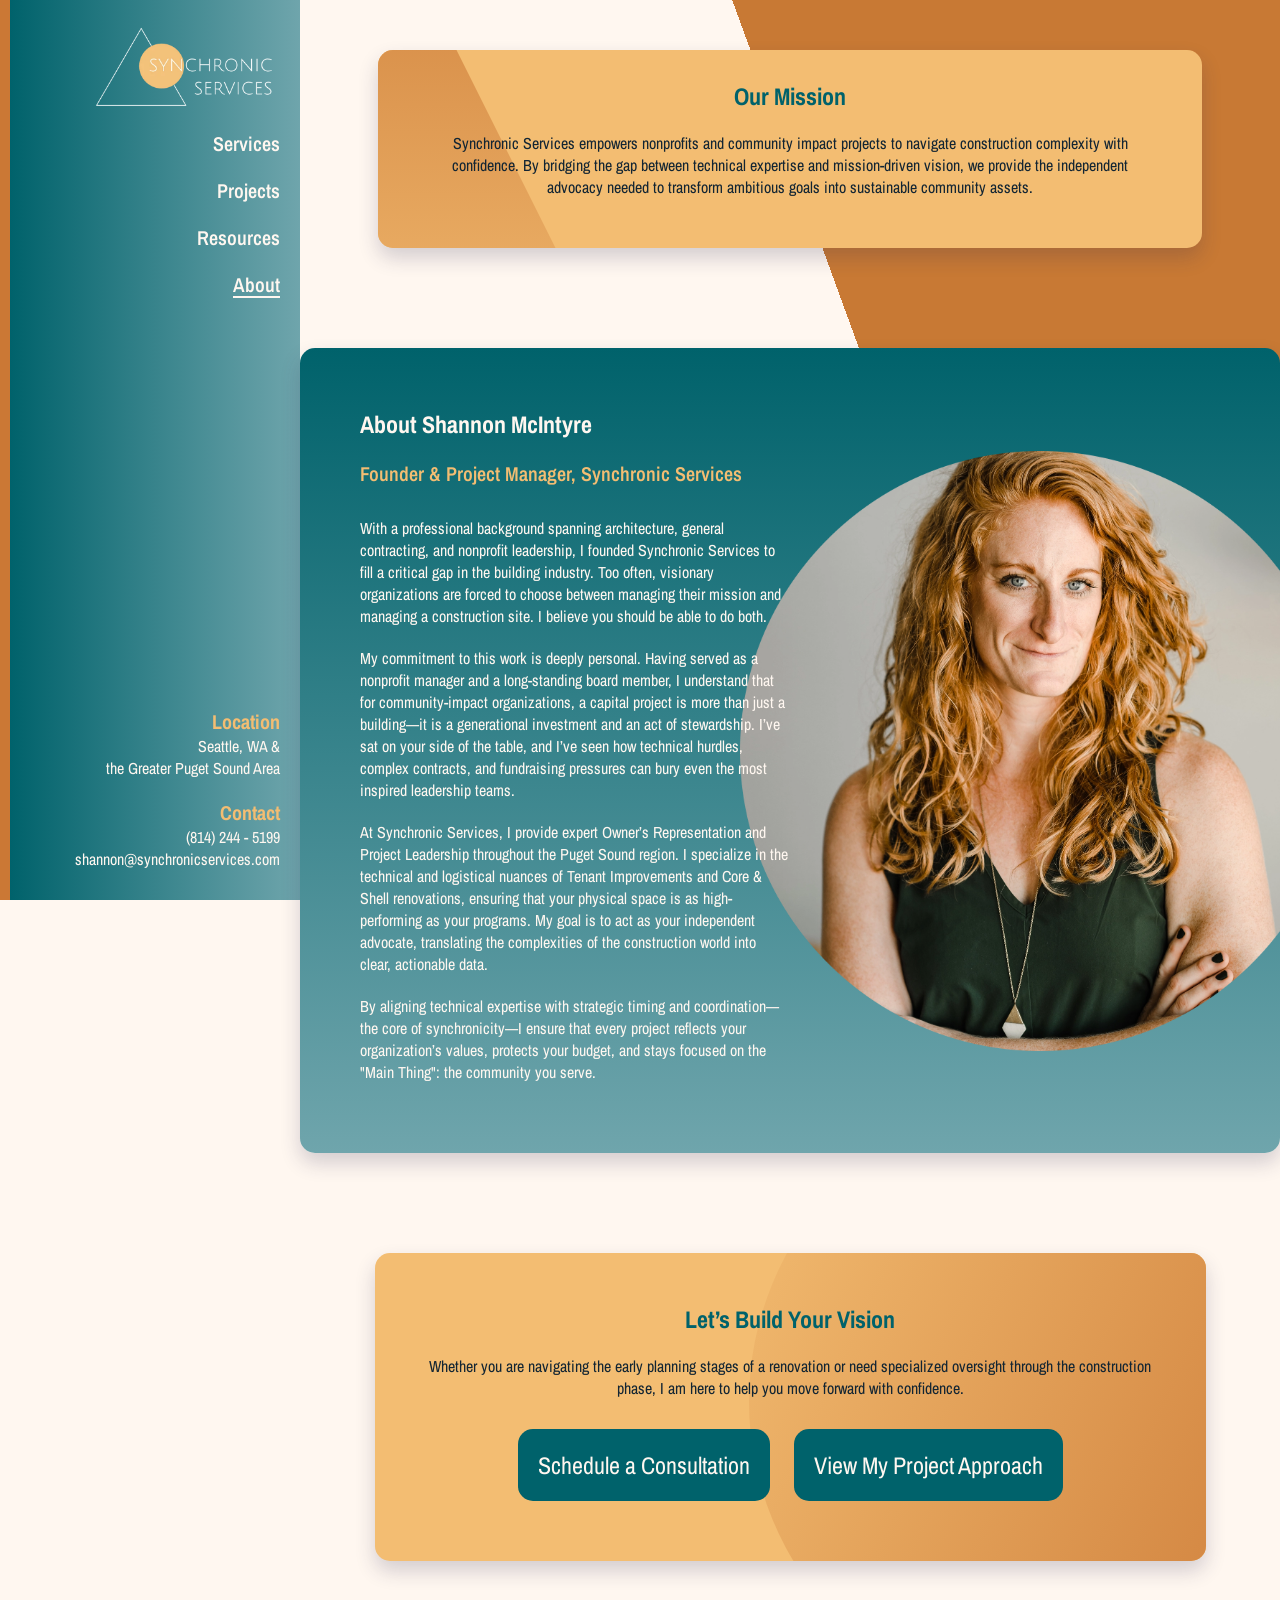
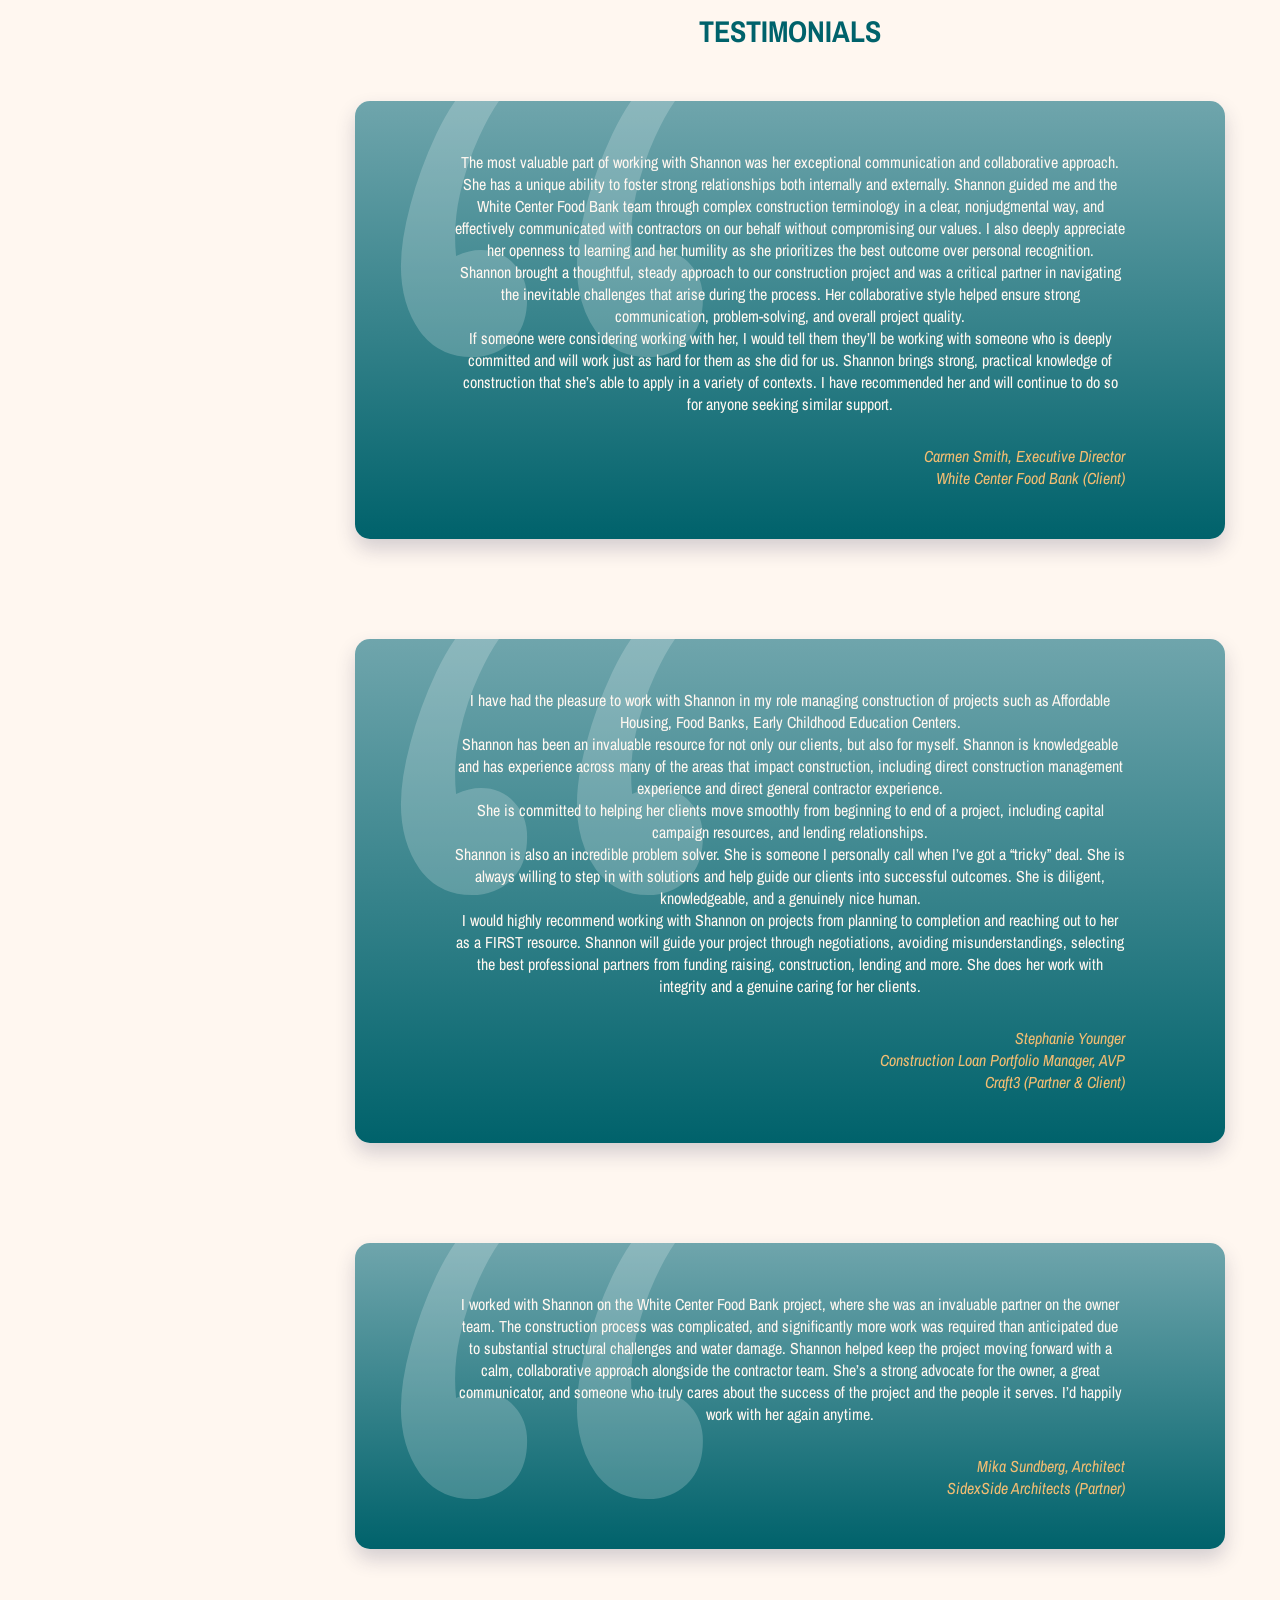
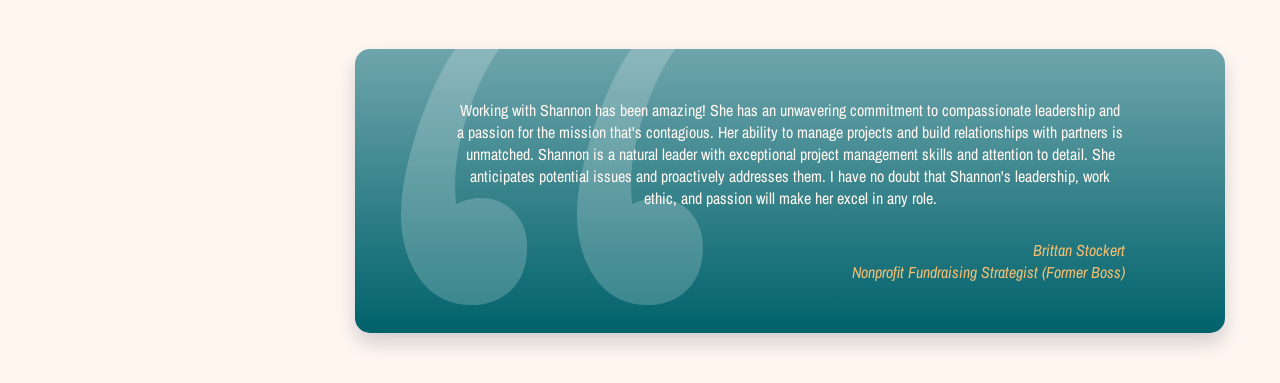
==== commit 53616d1f: "uploaded images for higher rez screens. fixed broken layout" ====
--- a/about.html
+++ b/about.html
@@ -61,7 +61,7 @@
   <nav>
     <div id="navText">
       <a href="index.html">
-        <img src="img/SynchronicLogo_WhiteLogo.webp" alt="Synchronic Services logo" />
+        <img class="logo" src="img/SynchronicLogo_WhiteLogo.webp" alt="Synchronic Services logo" />
       </a>
       <ul>
         <li><a href="services.html">Services</a></li>
--- a/css/style.css
+++ b/css/style.css
@@ -145,40 +145,46 @@
   padding: 0;
 }
 
+.logo{
+  width: 15vw;
+}
+
 /* //// HOME PAGE //// */
 
 /* BG TRIANGLES */
 .content-area {
+  display: flex;
+  justify-content: center;
+  align-items: center;
   position: relative;
   overflow: hidden;
-  height: 100vh;
+  min-height: 100vh;
+  width: 100%;
+  overflow: hidden;
 }
 
 .triangle {
   position: absolute;
+  top: 50%;
+  transform: translateY(-50%); 
+  width: 90%; 
+  min-height: 90%; 
   z-index: -1;
-  width: 0;
-  height: 0;
-}
-
-.triangleLeft {
-  width: 900px;
-  height: 900px;
-  background-image: url("../img/BgTri_Left.webp");
+  pointer-events: none;
   background-size: contain;
   background-repeat: no-repeat;
-  top: 85px;
-  left: -100px;
+}
+
+.triangleLeft {
+  background-image: url("../img/BgTri_Left.webp");
+  background-position: left center;
+  left: -280px;
 }
 
 .triangleRight {
-  width: 900px;
-  height: 900px;
   background-image: url("../img/BgTri_Right.webp");
-  background-size: contain;
-  background-repeat: no-repeat;
-  top: 85px;
-  right: -100px;
+  background-position: right center;
+  right: -280px;
 }
 
 /* BG ORANGE TRIANGLE FOR OTHER PAGES */
@@ -504,6 +510,12 @@
   overflow: hidden;
 }
 
+.image-wrapper {
+  /* Adjust image size here */
+  flex: 0 0 55%; 
+  max-width: 55%; 
+}
+
 .yellowFade-cardRight img,
 .yellowFade-cardLeft img {
   max-width: 100%;
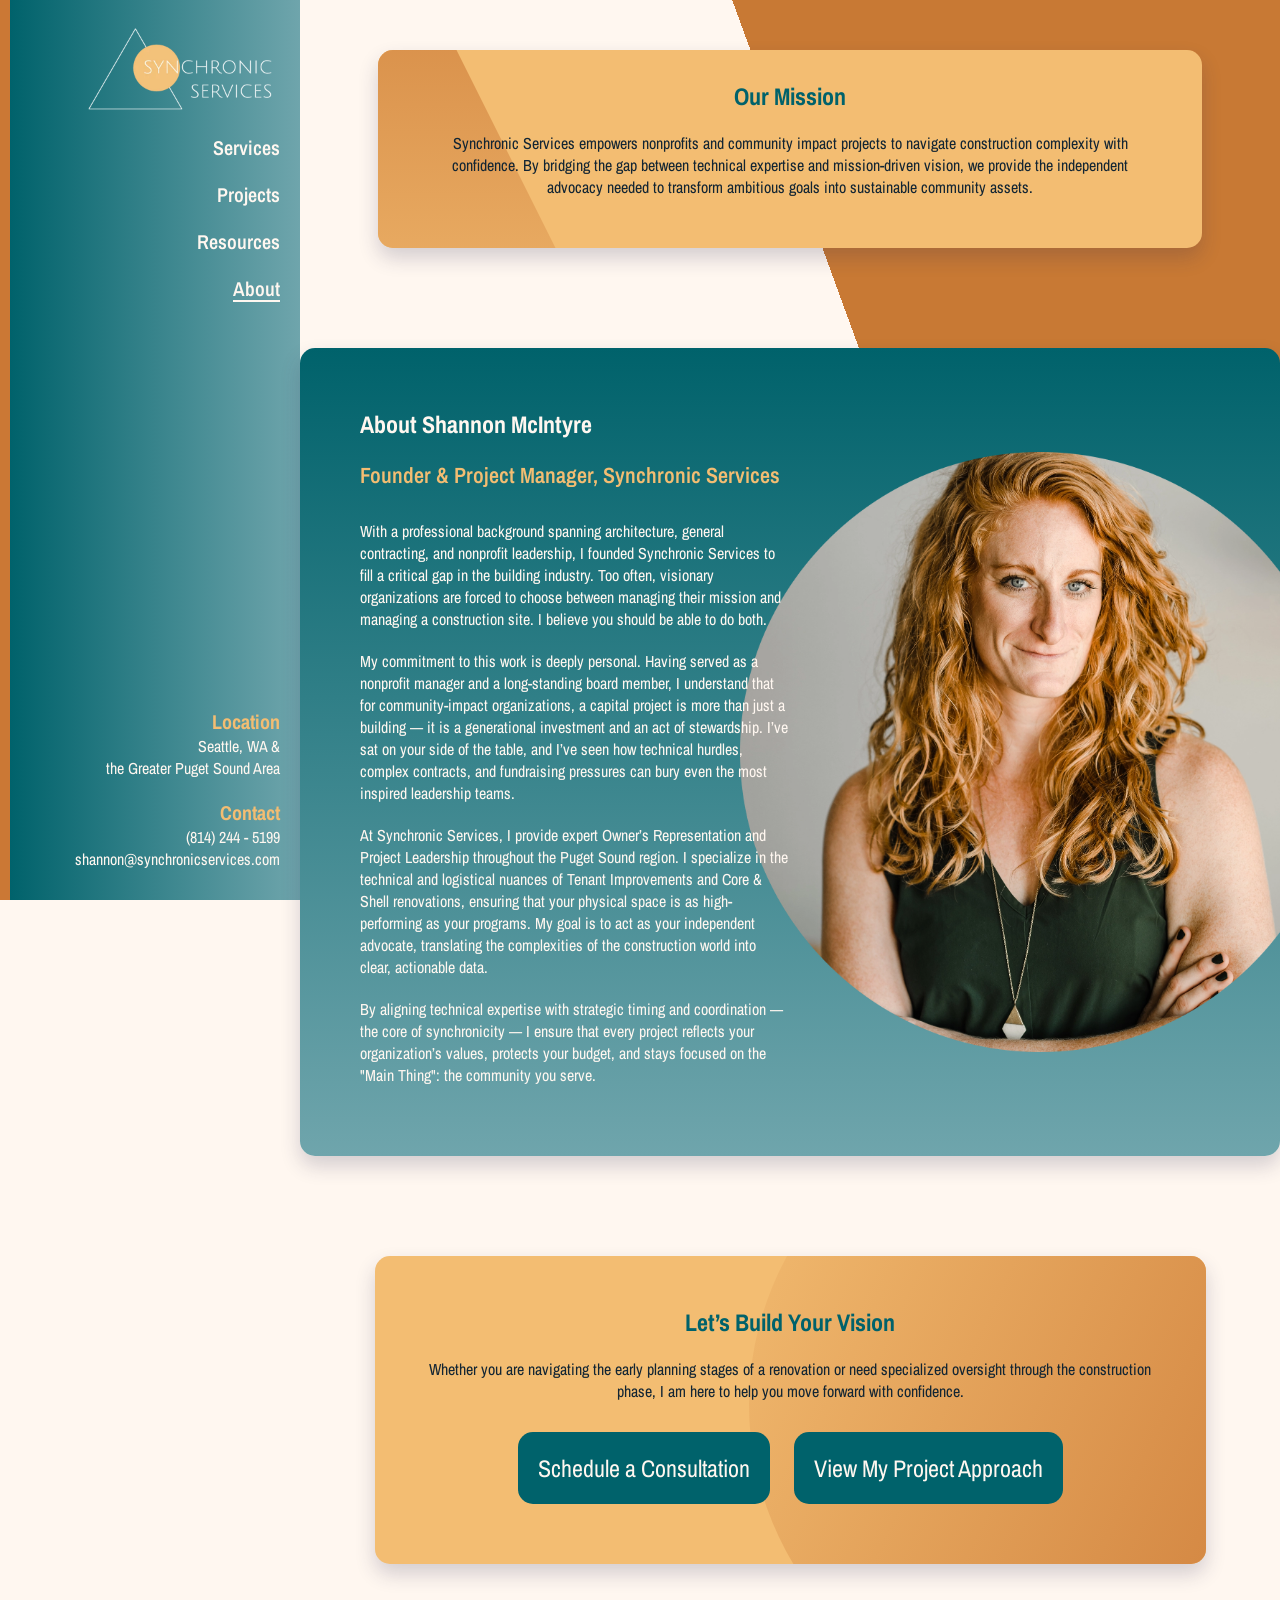
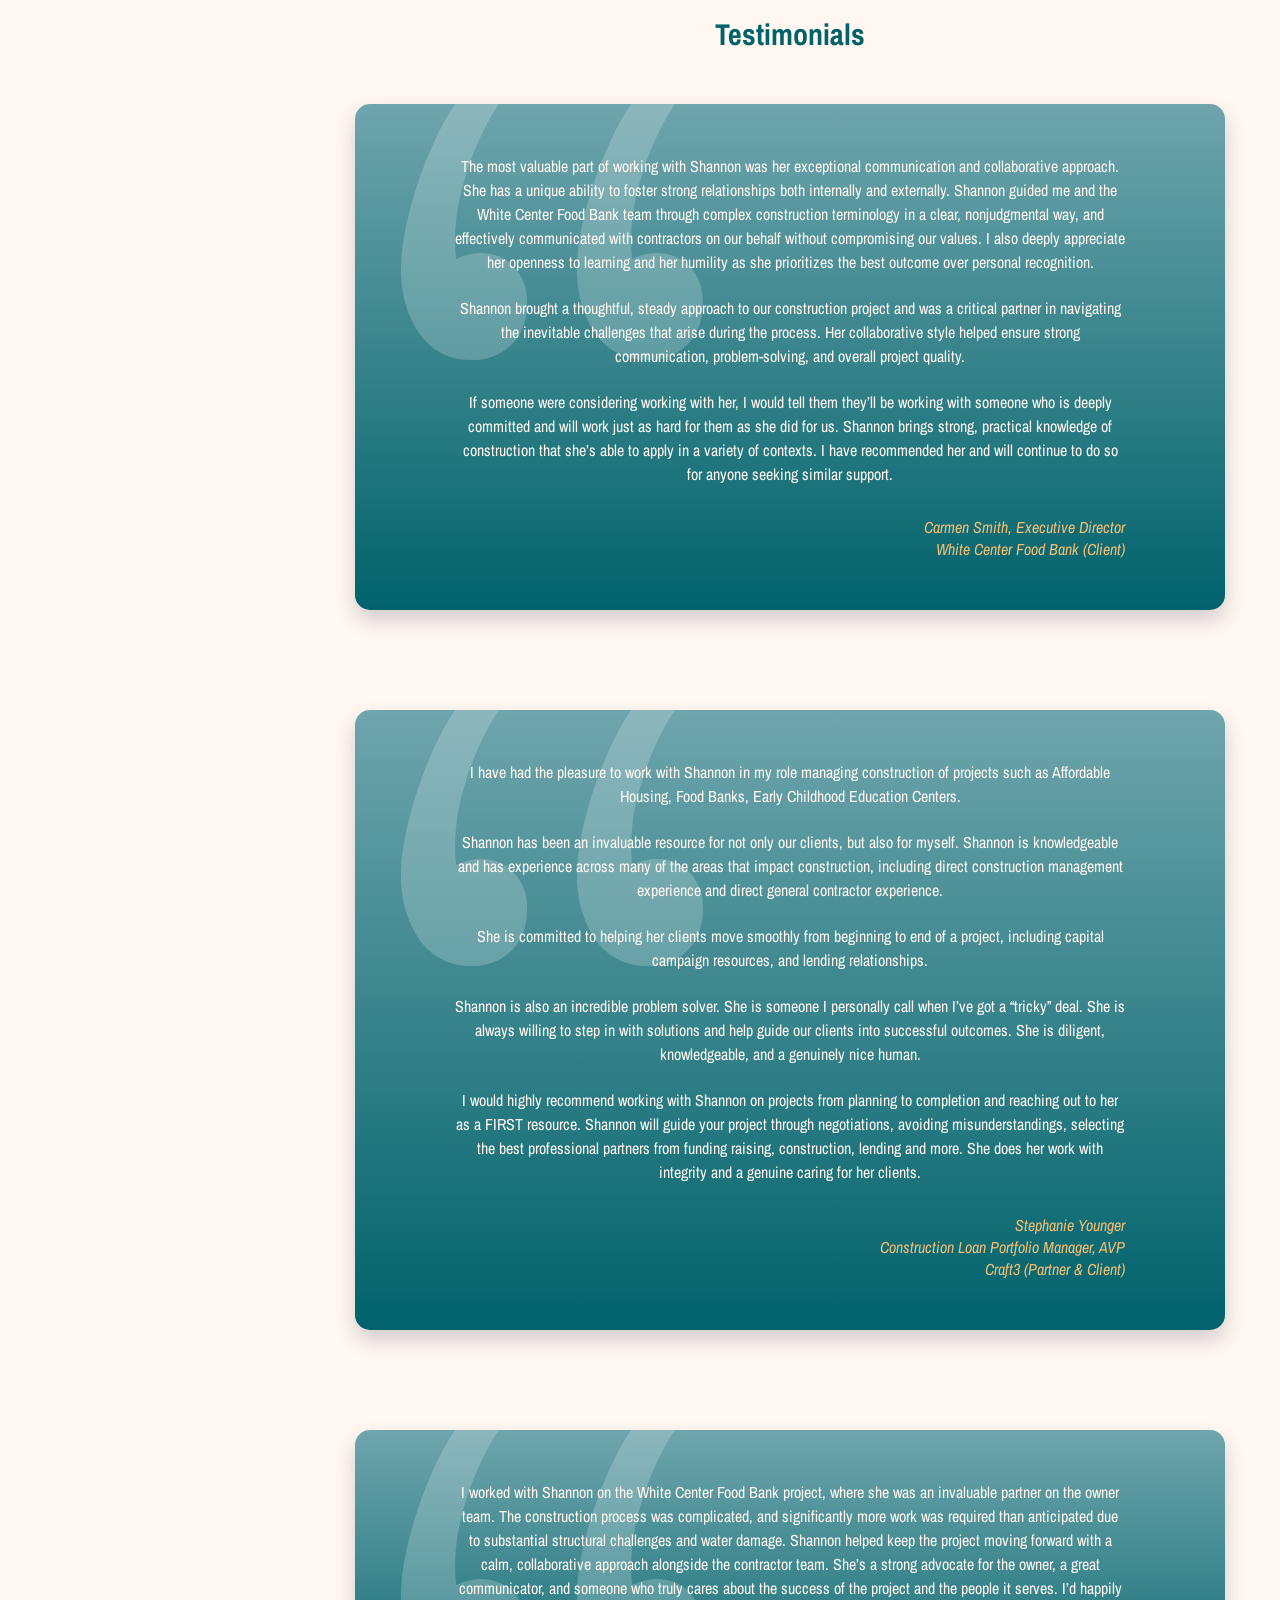
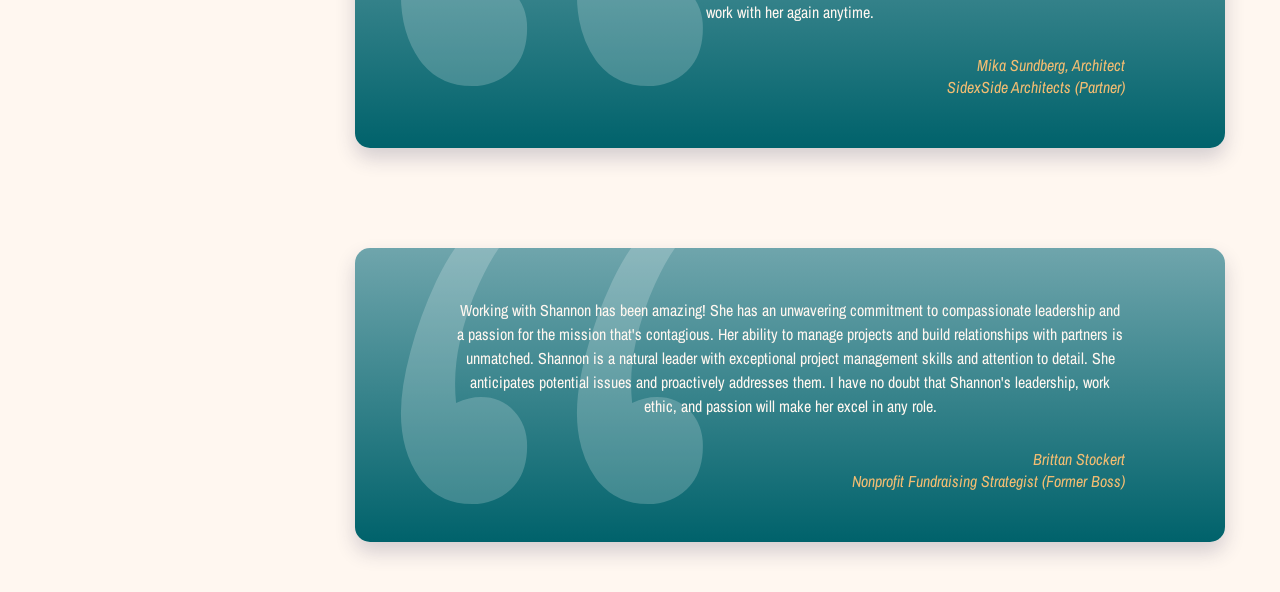
==== commit e241314b: "client tweaks and fixed Phase Cards on mobile" ====
--- a/about.html
+++ b/about.html
@@ -110,7 +110,7 @@
           My commitment to this work is deeply personal. Having served as a
           nonprofit manager and a long-standing board member, I understand that
           for community-impact organizations, a capital project is more than just
-          a building—it is a generational investment and an act of stewardship.
+          a building — it is a generational investment and an act of stewardship.
           I’ve sat on your side of the table, and I’ve seen how technical hurdles,
           complex contracts, and fundraising pressures can bury even the most
           inspired leadership teams.
@@ -126,7 +126,7 @@
         </p>
         <p>
           By aligning technical expertise with strategic timing and
-          coordination—the core of synchronicity—I ensure that every project
+          coordination — the core of synchronicity — I ensure that every project
           reflects your organization’s values, protects your budget, and stays
           focused on the "Main Thing": the community you serve.
         </p>
@@ -154,7 +154,7 @@
 
     <!-- TESTIMONIAL CARD 1 -->
 
-    <h2 class="teal">TESTIMONIALS</h2>
+    <h2 class="teal">Testimonials</h2>
     <div class="card-wrapper">
       <div class="testimonial-card">
         <blockquote>
@@ -166,14 +166,14 @@
           communicated with contractors on our behalf without compromising our
           values. I also deeply appreciate her openness to learning and her
           humility as she prioritizes the best outcome over personal recognition.
-        </blockquote>
+        </blockquote><br/>
         <blockquote>
           Shannon brought a thoughtful, steady approach to our construction
           project and was a critical partner in navigating the inevitable
           challenges that arise during the process. Her collaborative style helped
           ensure strong communication, problem-solving, and overall project
           quality.
-        </blockquote>
+        </blockquote><br/>
         <blockquote>
           If someone were considering working with her, I would tell them they’ll
           be working with someone who is deeply committed and will work just as
@@ -193,24 +193,24 @@
           I have had the pleasure to work with Shannon in my role managing
           construction of projects such as Affordable Housing, Food Banks, Early
           Childhood Education Centers.
-        </blockquote>
+        </blockquote><br/>
         <blockquote>
           Shannon has been an invaluable resource for not only our clients, but
           also for myself. Shannon is knowledgeable and has experience across many
           of the areas that impact construction, including direct construction
           management experience and direct general contractor experience.
-        </blockquote>
+        </blockquote><br/>
         <blockquote>
           She is committed to helping her clients move smoothly from beginning to
           end of a project, including capital campaign resources, and lending
           relationships.
-        </blockquote>
+        </blockquote><br/>
         <blockquote>
           Shannon is also an incredible problem solver. She is someone I
           personally call when I’ve got a “tricky” deal. She is always willing to
           step in with solutions and help guide our clients into successful
           outcomes. She is diligent, knowledgeable, and a genuinely nice human.
-        </blockquote>
+        </blockquote><br/>
         <blockquote>
           I would highly recommend working with Shannon on projects from planning
           to completion and reaching out to her as a FIRST resource. Shannon will
--- a/css/style.css
+++ b/css/style.css
@@ -1,9 +1,8 @@
 * {
   /* border: red 1px solid;
-  box-sizing: border-box;*/ 
+  box-sizing: border-box;*/
   margin: 0;
   padding: 0;
-  
 }
 
 /* COLORS */
@@ -32,7 +31,7 @@
 
   /* Spacing and Radii */
   --card-radius: 15px;
-    /* x-offset | y-offset | blur | color */
+  /* x-offset | y-offset | blur | color */
   --shadow: 0 10px 20px rgba(42, 42, 81, 0.2);
 }
 
@@ -60,7 +59,12 @@
 
 h1 {
   font-family: "Julius Sans One", sans-serif;
-  font-size: 50px;
+  font-size: clamp(20px, 5vw, 45px);
+  font-weight: normal;
+  line-height: 1.1;
+  max-width: 80%;
+  width: 100%;
+  margin: 0 auto;
 }
 
 h2 {
@@ -74,7 +78,7 @@
 }
 
 h4 {
-  font-size: 20px;
+  font-size: 22px;
   font-weight: 600;
   padding: 0 0 20px 0;
 }
@@ -101,7 +105,7 @@
   padding: 20px;
   margin: 0 10px;
   font-family: "Archivo Narrow";
-  font-size: 1.5em;
+  font-size: 24px;
   border: none;
   cursor: pointer;
   transition: background-color 0.3s ease;
@@ -139,53 +143,17 @@
   font-weight: 400;
   font-style: normal;
   background-color: var(--color-off-white);
-  display: flex;
+  display: grid;
   color: var(--color-off-white);
   margin: 0;
   padding: 0;
 }
 
-.logo{
-  width: 15vw;
+.logo {
+  max-width: 200px;
 }
 
 /* //// HOME PAGE //// */
-
-/* BG TRIANGLES */
-.content-area {
-  display: flex;
-  justify-content: center;
-  align-items: center;
-  position: relative;
-  overflow: hidden;
-  min-height: 100vh;
-  width: 100%;
-  overflow: hidden;
-}
-
-.triangle {
-  position: absolute;
-  top: 50%;
-  transform: translateY(-50%); 
-  width: 90%; 
-  min-height: 90%; 
-  z-index: -1;
-  pointer-events: none;
-  background-size: contain;
-  background-repeat: no-repeat;
-}
-
-.triangleLeft {
-  background-image: url("../img/BgTri_Left.webp");
-  background-position: left center;
-  left: -280px;
-}
-
-.triangleRight {
-  background-image: url("../img/BgTri_Right.webp");
-  background-position: right center;
-  right: -280px;
-}
 
 /* BG ORANGE TRIANGLE FOR OTHER PAGES */
 
@@ -217,6 +185,7 @@
   display: grid;
   place-items: center;
   text-align: center;
+  width: 90%;
   max-width: 550px;
   margin: 0 auto;
   min-height: 90px;
@@ -235,14 +204,16 @@
 /* SIDEBAR */
 
 #sidebar {
-  background: linear-gradient(to right, var(--color-teal), var(--color-light-teal));
+  background: linear-gradient(
+    to right,
+    var(--color-teal),
+    var(--color-light-teal)
+  );
   border-left: 10px solid var(--color-dark-orange);
-  position: fixed;
   top: 0;
   left: 0;
   height: 100vh;
   box-sizing: border-box;
-
   min-width: 300px;
   flex-shrink: 0;
   display: flex;
@@ -301,30 +272,38 @@
   flex-direction: column;
   justify-content: center;
   align-items: center;
-  width: 100vw;
-}
-
-/* Home Page BG Triangles */
+  width: 100%;
+}
+
+/* HOME PAGE BG TRIANGLE */
+
 main.content-area {
-  display: flex;
   flex: 1;
-  height: 100vh;
+  width: auto;
+  min-height: 100vh;
   position: relative;
   overflow: hidden;
-  /* padding: 40px; */
   display: flex;
   justify-content: center;
   align-items: center;
+  background: url("../img/BgTriangles.webp") no-repeat center center / 140%;
+  min-height: 100vh;
+  z-index: -2;
 }
 
 /* ORANGE HOME PAGE CIRCLE */
 
 .circle {
-  width: 550px;
-  height: 550px;
+  width: 55vmin;
+  height: 55vmin;
+  max-width: 550px;
+  max-height: 550px;
+
+  line-height: 1.2;
+  aspect-ratio: 1 / 1;
   background-color: var(--color-orange);
   border-radius: 50%;
-  padding: 30px;
+  padding: 5%;
   display: flex;
   flex-direction: column;
   justify-content: center;
@@ -332,10 +311,12 @@
   align-items: center;
   text-align: center;
   margin: 0;
+  position: relative;
+  z-index: 2;
 }
 
 .slugline {
-  font-size: 30px;
+  font-size: clamp(20px, 4vw, 30px);
 }
 
 /* ///////////// SERVICES PAGE ////////// */
@@ -386,7 +367,7 @@
 
 .projLeadershipTextContainer {
   max-width: 850px;
-  padding: 0 90px 20px 90px;
+  padding: 0 20px 10px 20px;
 }
 
 .projLeadershipTextContainer p {
@@ -476,7 +457,7 @@
   text-align: center;
   padding: 50px;
   margin: 50px;
-  box-shadow:  var(--shadow);
+  box-shadow: var(--shadow);
 }
 
 .shortYellowTriRight-card::before {
@@ -499,6 +480,10 @@
   padding: 0 0 30px 0;
 }
 
+.shortYellowTri_TextContainer p {
+  padding: 10px 0 10px 0;
+}
+
 /* ////////// PROJECTS PAGE ////////// */
 
 .yellowFade-cardLeft,
@@ -512,8 +497,8 @@
 
 .image-wrapper {
   /* Adjust image size here */
-  flex: 0 0 55%; 
-  max-width: 55%; 
+  flex: 0 0 55%;
+  max-width: 55%;
 }
 
 .yellowFade-cardRight img,
@@ -544,6 +529,10 @@
   justify-content: space-between;
 }
 
+.textContainer p {
+  line-height: 1.5;
+}
+
 /* TESTIMONIAL CARD */
 
 .card-wrapper {
@@ -555,6 +544,7 @@
   font-size: 1em;
   font-weight: 400;
   max-width: 670px;
+  line-height: 1.5;
 }
 
 .testimonial-card {
@@ -571,7 +561,7 @@
   padding: 50px 100px;
   margin: 50px 0;
 
-  box-shadow:  var(--shadow);
+  box-shadow: var(--shadow);
 }
 
 .testimonial-card::before {
@@ -807,7 +797,7 @@
   text-align: center;
   padding: 50px;
   margin: 50px;
-  box-shadow:var(--shadow);
+  box-shadow: var(--shadow);
 }
 
 .yellowCircRight-card::before {
@@ -836,14 +826,30 @@
 
 /* ----------- MOBILE STYLES ---------------- */
 
-@media (max-width: 992px) {
+@media (min-width: 1200px) {
+  body {
+    display: grid;
+    grid-template-columns: 300px 1fr;
+  }
+
+  #sidebar {
+    grid-column: 1;
+  }
+
+  main {
+    grid-column: 2;
+    width: 100%;
+  }
+}
+
+@media (max-width: 1199px) {
   #sidebar {
     display: none;
   }
 
   main {
     width: 100%;
-    margin-left: 0;
+    margin-left: 0px;
   }
 
   .bg-triangle {
@@ -891,20 +897,15 @@
     margin: 20px 5px 0 5px;
   }
 
-  .triangleLeft,
-  .triangleRight {
-    width: 800px;
-    height: 800px;
-  }
-
-  .triangleLeft {
-    top: 95px;
-    left: -410px;
-  }
-
-  .triangleRight {
-    top: 95px;
-    right: -410px;
+  /* Mobile Triangles */
+
+  main.content-area {
+    background: url("../img/MobileScreenTriangles.webp") no-repeat center
+      center / 300%;
+    min-height: 100vh;
+    width: 100%;
+    padding: 0;
+    margin: 0;
   }
 
   /* ////// MOBILE: PROJECTS PAGE ////// */
@@ -914,7 +915,7 @@
   .yellowFade-cardRight {
     display: grid;
     grid-template-columns: 1fr;
-    width: 100vw;
+    width: 100%;
     padding: 0;
     overflow: hidden;
   }
@@ -943,7 +944,7 @@
     margin: 0;
   }
 
-  /* TRIANGLES ON LEFT CARD */
+  /* MOBILE: TRIANGLES ON LEFT CARD */
 
   .yellowFade-cardLeft {
     display: grid;
@@ -994,6 +995,9 @@
   }
 
   /* MOBILE: PHASE CARDS */
+
+  /* MOBILE STYLES */
+
   .phase-card {
     flex-direction: column;
     align-items: flex-start;
@@ -1001,22 +1005,54 @@
     width: 80%;
     text-align: left;
     padding: 0 20px;
-  }
+    min-height: 700px;
+  }
+
+  /*.phase-card {
+     display: flex;
+    align-items: center;
+    position: relative;
+    max-width: 980px;
+    
+    border-radius: var(--card-radius);
+    background: var(--color-teal);
+    overflow: hidden;
+    z-index: 1;
+    text-align: left;
+    margin: 50px;
+    box-shadow: var(--shadow);
+  } */
 
   .phase-card::before {
-    top: -165px;
-    left: -290px;
-  }
-
-  .phaselogoCentered {
-    align-items: flex-start;
-    width: 100%;
-    margin-bottom: 15px;
-    padding-bottom: 40px;
+    width: 342px;
+    height: 250px;
+    bottom: 505px;
+    left: -150px;
+  }
+
+  .phaseLogoCentered {
+    display: flex;
+    justify-content: flex-start;
+    align-items: left;
+    width: 100%;
+  }
+
+  .phaseFontBoldSeventyFive {
+    font-size: 35px;
+    font-weight: bold;
+    line-height: 1.3;
+  }
+
+  .phaseNumberBoldFourHundred {
+    font-size: 200px;
+    font-family: "Lora", serif;
+    font-weight: bold;
+    line-height: 0.7;
+    display: block;
   }
 
   .mobileOnlyPadding {
-    padding: 50px 0;
+    padding: 30px 0;
   }
 
   /*  MOBILE: YOUR PARTNER IN SUCCESS */
@@ -1224,7 +1260,7 @@
   /* //////////// MOBILE NAV ////////// */
 
   .logo {
-    height: 50px;
+    width: 30vw;
   }
 
   .mobile-nav {
@@ -1234,7 +1270,11 @@
     top: 0;
     left: 0;
     z-index: 1000;
-    background: linear-gradient(to bottom, var(--color-teal), var(--color-light-teal));
+    background: linear-gradient(
+      to bottom,
+      var(--color-teal),
+      var(--color-light-teal)
+    );
   }
 
   .nav-header {
@@ -1261,7 +1301,11 @@
     margin: 0;
     list-style: none;
 
-    background: linear-gradient(to bottom, var(--color-teal), var(--color-light-teal));
+    background: linear-gradient(
+      to bottom,
+      var(--color-teal),
+      var(--color-light-teal)
+    );
 
     transform: translateY(-100%);
     transition: transform 0.4s ease-in-out;
@@ -1299,25 +1343,7 @@
     transform: translateY(0);
   }
 
-  .triangleLeft,
-  .triangleRight {
-    top: 50%;
-    transform: translateY(-37%);
-
-    width: 800px;
-    height: 800px;
-    position: absolute;
-  }
-
-  .triangleLeft {
-    left: -410px;
-  }
-
-  .triangleRight {
-    right: -410px;
-  }
-
-  .content-area {
+  /* .content-area {
     padding-top: 60px;
     box-sizing: border-box;
     display: flex;
@@ -1328,7 +1354,8 @@
     width: 100%;
     position: relative;
     overflow: hidden;
-  }
+    
+  } */
 
   /* Overlay styles */
   .menu-overlay {
@@ -1415,7 +1442,7 @@
   }
 }
 /* --- HIDE MOBILE NAV ON DESKTOP --- */
-@media (min-width: 993px) {
+@media (min-width: 1200px) {
   .mobile-nav {
     display: none;
   }
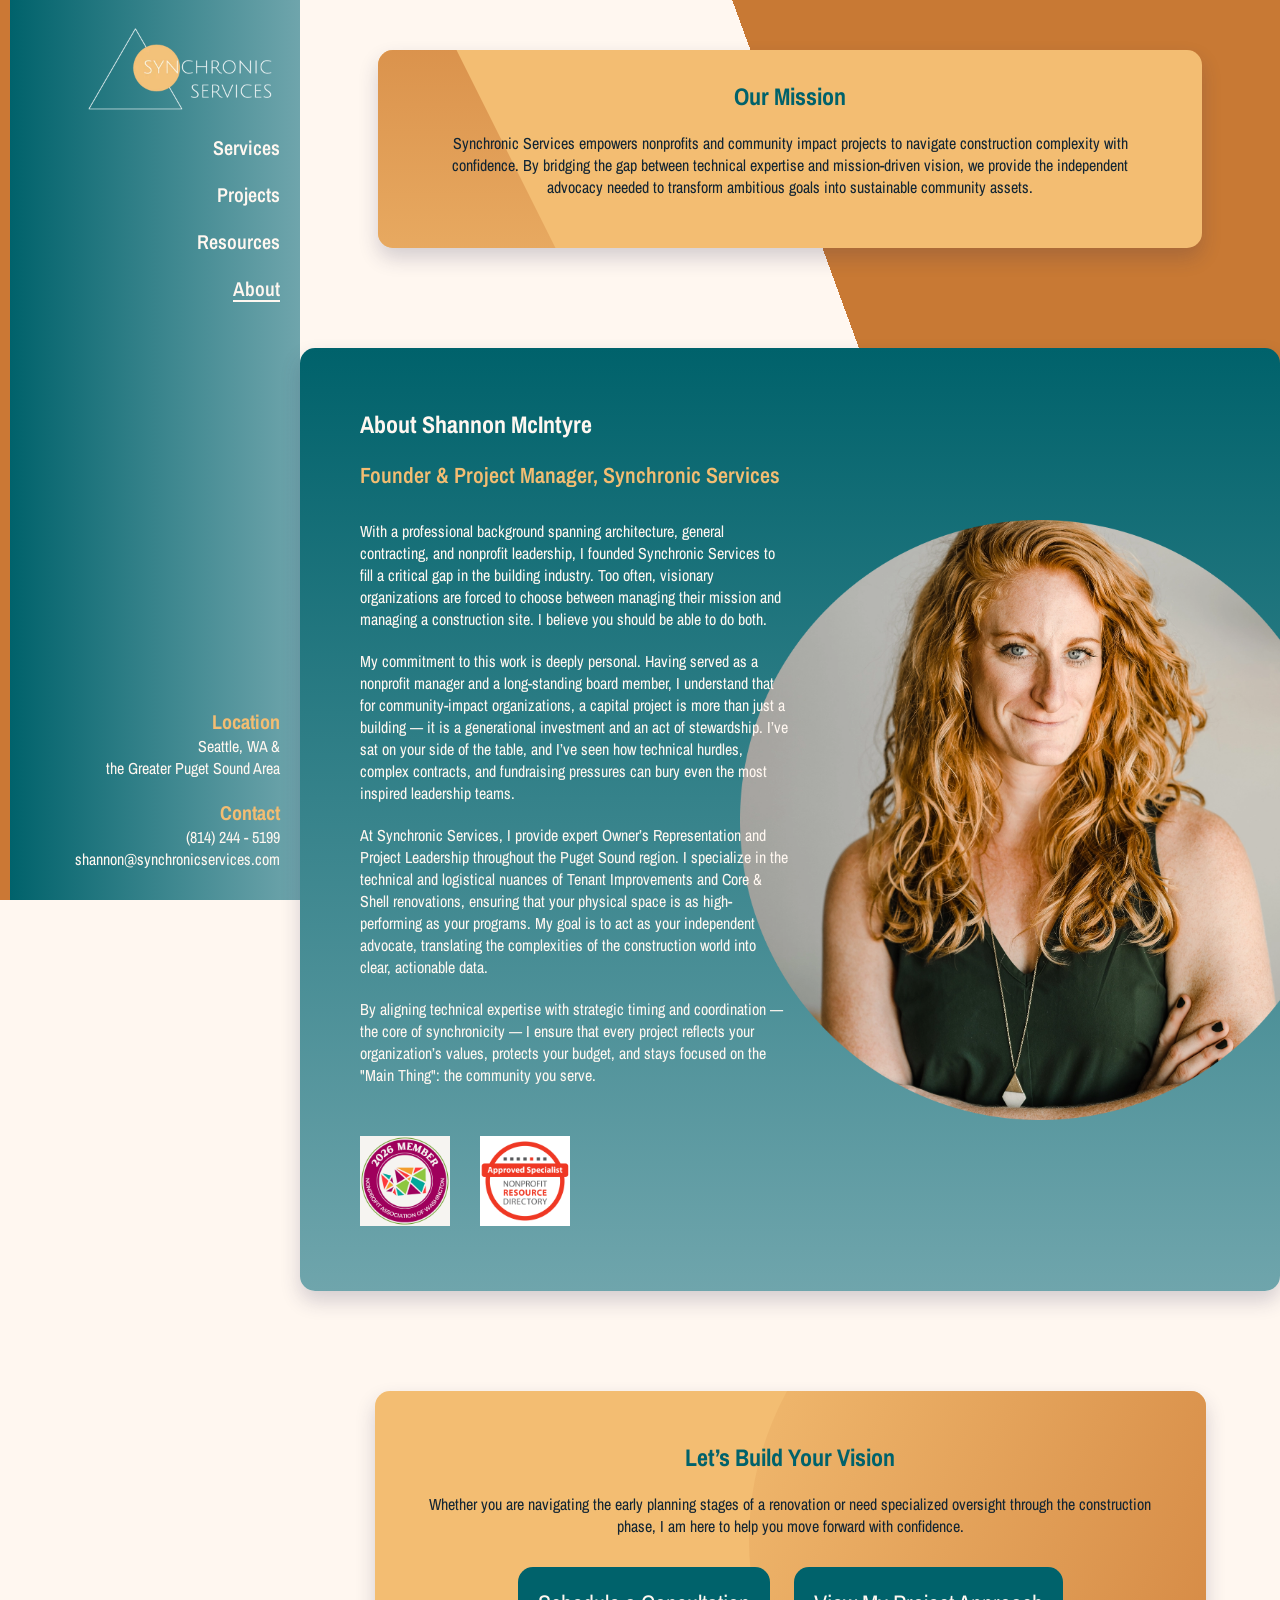
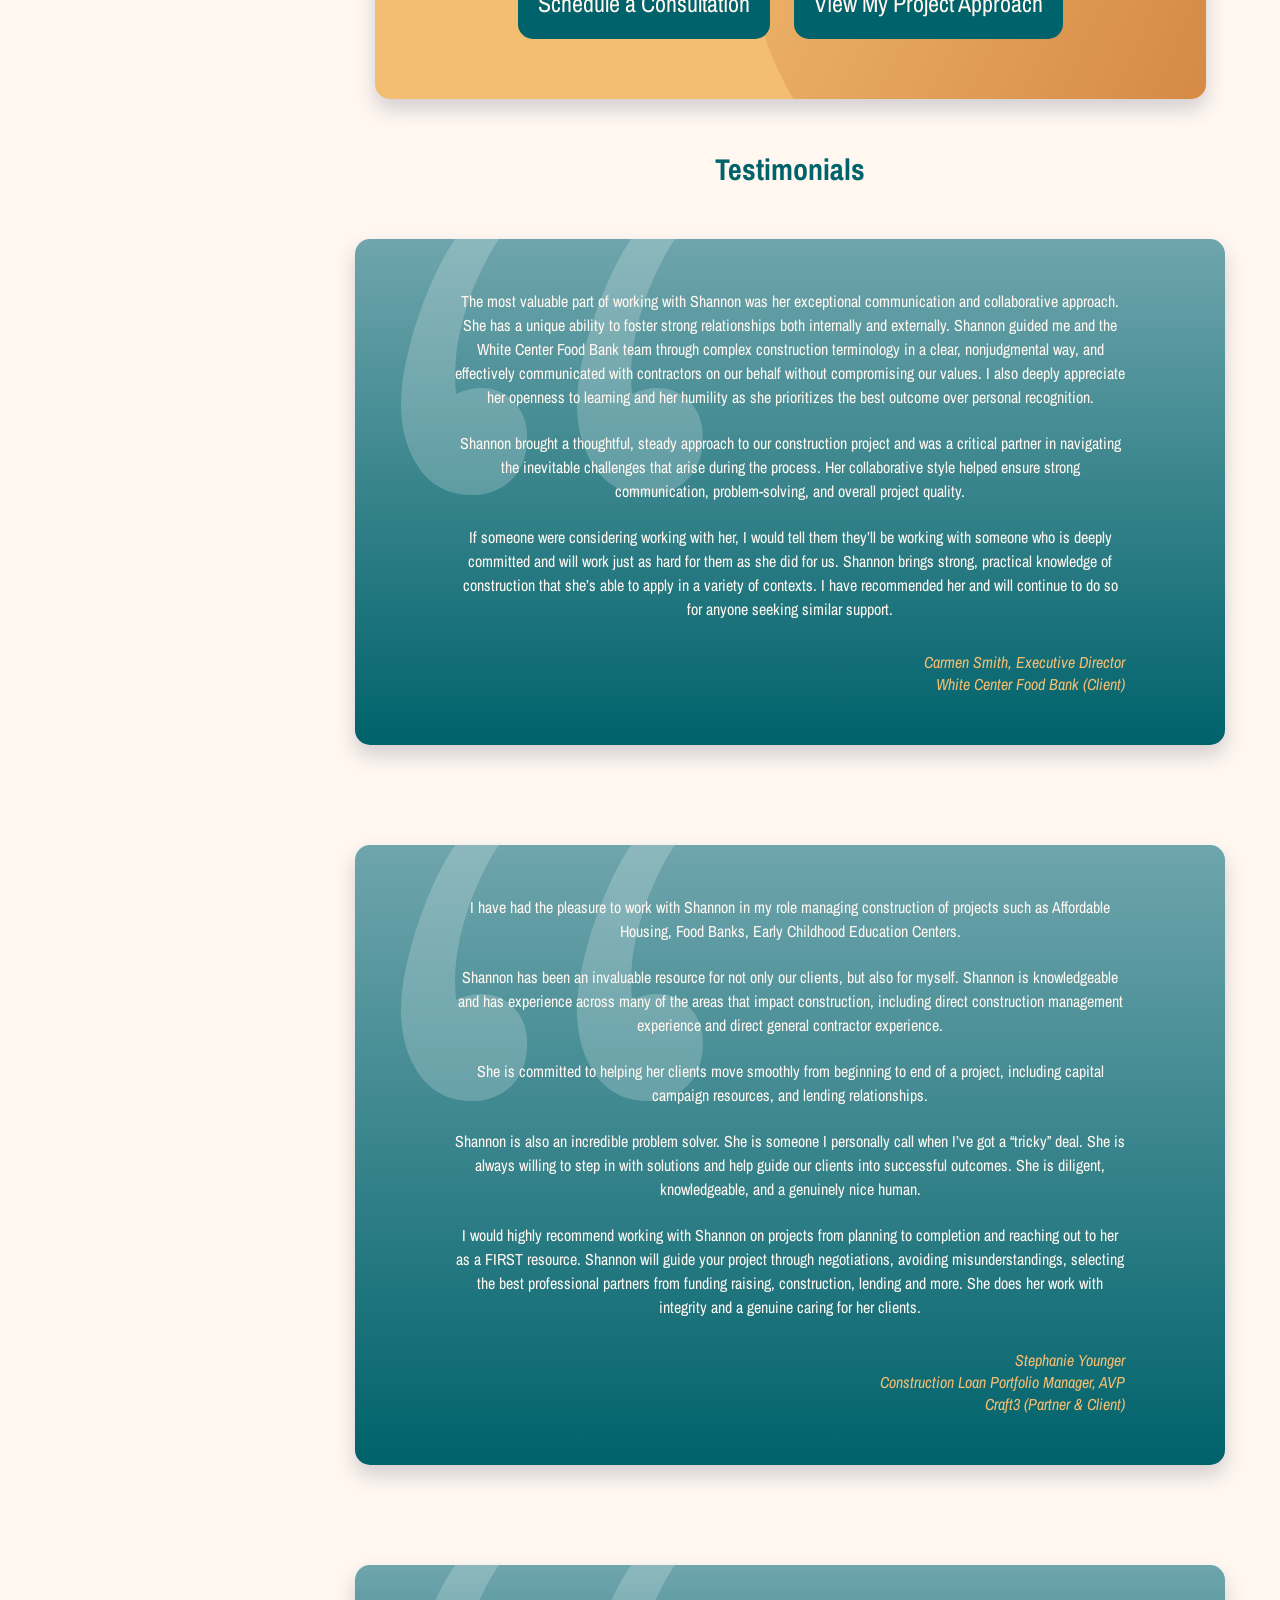
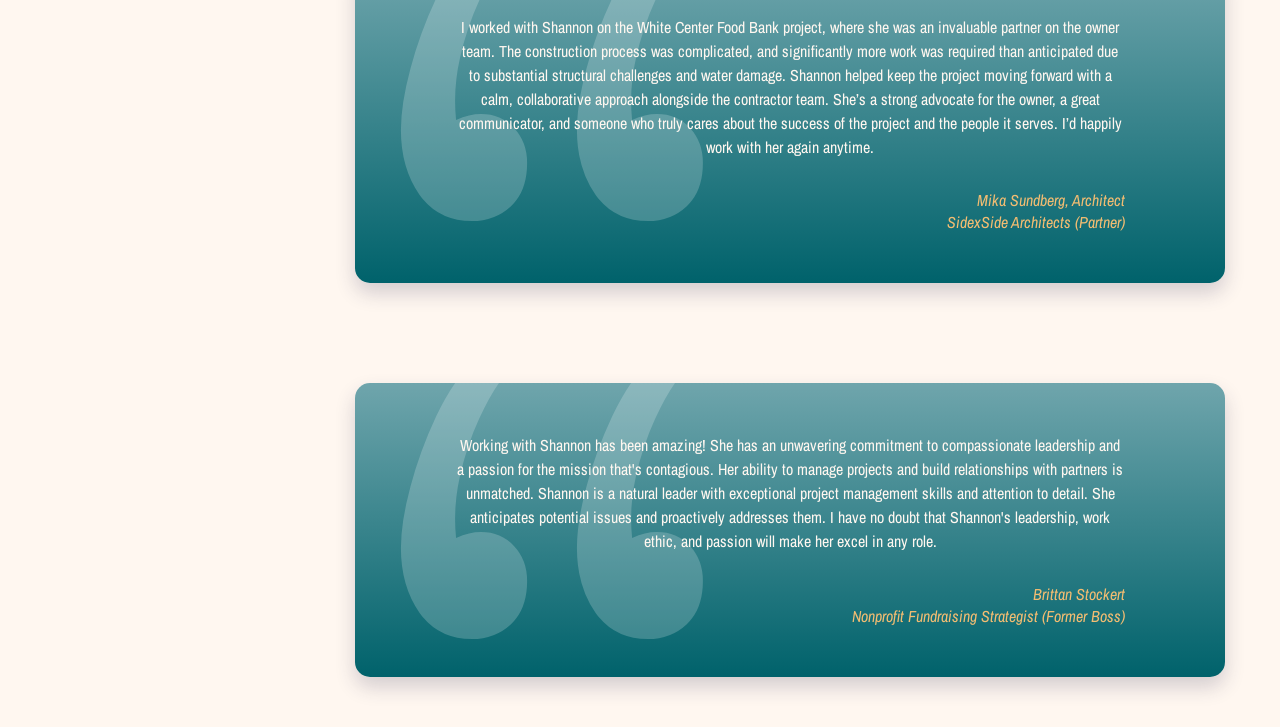
==== commit cbb1979a: "added about badges" ====
--- a/about.html
+++ b/about.html
@@ -18,66 +18,69 @@
 
 <body class="paddingForMobile">
 
- <!-- MOBILE TOP DOWN TRAY -->
-
-
-
-<nav class="mobile-nav">
-  <div class="nav-header">
-    <div >
-      <a href="index.html">
-        <img class="logo" src="img/SynchronicLogo_WhiteLogo.webp" alt="Synchronic Services logo" />
-      </a>
-    </div>
-    <button class="menu-toggle" aria-label="Toggle menu">
-      <span class="hamburger"></span>
-    </button>
-  </div>
-
-  <div class="nav-links">
-    <ul>
-      <li><a href="services.html">Services</a></li>
-      <li><a href="projects.html">Projects</a></li>
-      <li><a href="resources.html">Resources</a></li>
-      <li><a href="about.html">About</a></li>
-    </ul>
-
-    <div id="mobileContactInfo">
-      <p><span class="orange sizeTwentyBold">Location</span> <br/>Seattle, WA & <br />the Greater Puget Sound Area</p>
-      <p><span class="orange sizeTwentyBold">Contact</span><br/>
-        <a class="underlineMe" href="tel:8142445199">(814) 244 - 5199</a> <br />
-        <a href="mailto:shannon@synchronicservices.com" class="underlineMe">shannon@synchronicservices.com</a>
-      </p>
-    </div>
-  </div>
-</nav>
-
-
-  <div class="bg-triangle"></div>
-<!-- ///////// SIDEBAR /////////// -->
- <header id="sidebar">
-  
-  <!-- NAV -->
-  <nav>
-    <div id="navText">
-      <a href="index.html">
-        <img class="logo" src="img/SynchronicLogo_WhiteLogo.webp" alt="Synchronic Services logo" />
-      </a>
+  <!-- MOBILE TOP DOWN TRAY -->
+
+
+
+  <nav class="mobile-nav">
+    <div class="nav-header">
+      <div>
+        <a href="index.html">
+          <img class="logo" src="img/SynchronicLogo_WhiteLogo.webp" alt="Synchronic Services logo" />
+        </a>
+      </div>
+      <button class="menu-toggle" aria-label="Toggle menu">
+        <span class="hamburger"></span>
+      </button>
+    </div>
+
+    <div class="nav-links">
       <ul>
         <li><a href="services.html">Services</a></li>
         <li><a href="projects.html">Projects</a></li>
         <li><a href="resources.html">Resources</a></li>
-        <li class="underline">About</li>
+        <li><a href="about.html">About</a></li>
       </ul>
+
+      <div id="mobileContactInfo">
+        <p><span class="orange sizeTwentyBold">Location</span> <br />Seattle, WA & <br />the Greater Puget Sound Area
+        </p>
+        <p><span class="orange sizeTwentyBold">Contact</span><br />
+          <a class="underlineMe" href="tel:8142445199">(814) 244 - 5199</a> <br />
+          <a href="mailto:shannon@synchronicservices.com" class="underlineMe">shannon@synchronicservices.com</a>
+        </p>
+      </div>
     </div>
   </nav>
 
-<!-- Location and Contact -->
-  <div id="locationContactText">
-    <p><span class="orange sizeTwentyBold">Location</span> <br/>Seattle, WA & <br />the Greater Puget Sound Area</p>
-    <p><span class="orange  sizeTwentyBold">Contact</span><br/><a class="underlineMe" href="tel:8142445199">(814) 244 - 5199</a> <br /><a href="mailto:shannon@synchronicservices.com" class="underlineMe">shannon@synchronicservices.com</a></p>
-  </div>
-</header>
+
+  <div class="bg-triangle"></div>
+  <!-- ///////// SIDEBAR /////////// -->
+  <header id="sidebar">
+
+    <!-- NAV -->
+    <nav>
+      <div id="navText">
+        <a href="index.html">
+          <img class="logo" src="img/SynchronicLogo_WhiteLogo.webp" alt="Synchronic Services logo" />
+        </a>
+        <ul>
+          <li><a href="services.html">Services</a></li>
+          <li><a href="projects.html">Projects</a></li>
+          <li><a href="resources.html">Resources</a></li>
+          <li class="underline">About</li>
+        </ul>
+      </div>
+    </nav>
+
+    <!-- Location and Contact -->
+    <div id="locationContactText">
+      <p><span class="orange sizeTwentyBold">Location</span> <br />Seattle, WA & <br />the Greater Puget Sound Area</p>
+      <p><span class="orange  sizeTwentyBold">Contact</span><br /><a class="underlineMe" href="tel:8142445199">(814) 244
+          - 5199</a> <br /><a href="mailto:shannon@synchronicservices.com"
+          class="underlineMe">shannon@synchronicservices.com</a></p>
+    </div>
+  </header>
 
   <main>
 
@@ -130,6 +133,13 @@
           reflects your organization’s values, protects your budget, and stays
           focused on the "Main Thing": the community you serve.
         </p>
+        <div class="affiliations">
+          <a href="http://nonprofitwa.org/" title="Nonprofit Association of Washington" target="_blank"><img id="nawaBadge" src="../img/NAWA Badge.png" /></a>
+
+          <a href="https://www.501commons.org/" title="501 commons" target="_blank"><img id="nrdBadge"
+              src="../img/NRDApprovedSpecialistSeal.png" /></a>
+
+        </div>
       </div>
       <img class="about-image" src="../img/ShannonPort.webp" alt="Shannon portrait" />
     </div>
@@ -146,7 +156,7 @@
 
         <a href="mailto:shannon@synchronicservices.com" class="blueButton">Schedule a
           Consultation</a>
-          <a href="/services.html" target="_blank" class="blueButton">View My Project Approach</a>
+        <a href="/services.html" target="_blank" class="blueButton">View My Project Approach</a>
 
       </div>
     </div>
@@ -166,14 +176,14 @@
           communicated with contractors on our behalf without compromising our
           values. I also deeply appreciate her openness to learning and her
           humility as she prioritizes the best outcome over personal recognition.
-        </blockquote><br/>
+        </blockquote><br />
         <blockquote>
           Shannon brought a thoughtful, steady approach to our construction
           project and was a critical partner in navigating the inevitable
           challenges that arise during the process. Her collaborative style helped
           ensure strong communication, problem-solving, and overall project
           quality.
-        </blockquote><br/>
+        </blockquote><br />
         <blockquote>
           If someone were considering working with her, I would tell them they’ll
           be working with someone who is deeply committed and will work just as
@@ -182,7 +192,7 @@
           contexts. I have recommended her and will continue to do so for anyone
           seeking similar support.
         </blockquote>
-        <cite class="orange">Carmen Smith, Executive Director<br/>White Center Food Bank (Client)</cite>
+        <cite class="orange">Carmen Smith, Executive Director<br />White Center Food Bank (Client)</cite>
       </div>
     </div>
 
@@ -193,24 +203,24 @@
           I have had the pleasure to work with Shannon in my role managing
           construction of projects such as Affordable Housing, Food Banks, Early
           Childhood Education Centers.
-        </blockquote><br/>
+        </blockquote><br />
         <blockquote>
           Shannon has been an invaluable resource for not only our clients, but
           also for myself. Shannon is knowledgeable and has experience across many
           of the areas that impact construction, including direct construction
           management experience and direct general contractor experience.
-        </blockquote><br/>
+        </blockquote><br />
         <blockquote>
           She is committed to helping her clients move smoothly from beginning to
           end of a project, including capital campaign resources, and lending
           relationships.
-        </blockquote><br/>
+        </blockquote><br />
         <blockquote>
           Shannon is also an incredible problem solver. She is someone I
           personally call when I’ve got a “tricky” deal. She is always willing to
           step in with solutions and help guide our clients into successful
           outcomes. She is diligent, knowledgeable, and a genuinely nice human.
-        </blockquote><br/>
+        </blockquote><br />
         <blockquote>
           I would highly recommend working with Shannon on projects from planning
           to completion and reaching out to her as a FIRST resource. Shannon will
@@ -219,7 +229,7 @@
           construction, lending and more. She does her work with integrity and a
           genuine caring for her clients.
         </blockquote>
-        <cite class="orange">Stephanie Younger<br/>Construction Loan Portfolio Manager, AVP<br/> Craft3
+        <cite class="orange">Stephanie Younger<br />Construction Loan Portfolio Manager, AVP<br /> Craft3
           (Partner & Client)</cite>
       </div>
     </div>
@@ -238,7 +248,7 @@
           cares about the success of the project and the people it serves. I’d
           happily work with her again anytime.
         </blockquote>
-        <cite class="orange"> Mika Sundberg, Architect<br/>SidexSide Architects (Partner)</cite>
+        <cite class="orange"> Mika Sundberg, Architect<br />SidexSide Architects (Partner)</cite>
       </div>
     </div>
 
@@ -255,7 +265,7 @@
           Shannon's leadership, work ethic, and passion will make her excel in any
           role.
         </blockquote>
-        <cite class="orange">Brittan Stockert<br/>Nonprofit Fundraising Strategist (Former Boss)</cite>
+        <cite class="orange">Brittan Stockert<br />Nonprofit Fundraising Strategist (Former Boss)</cite>
       </div>
     </div>
   </main>
--- a/css/style.css
+++ b/css/style.css
@@ -782,6 +782,23 @@
   z-index: 1;
 }
 
+.affiliations {
+  display: flex;
+  justify-content: left;
+  align-items: center;
+  gap: 30px;
+}
+
+.affiliations img {
+  height: 90px;
+  width: auto;
+  margin-top: 40px;
+}
+
+#nrdBadge {
+  background-color: white;
+}
+
 /* Let's Build your Vision Card */
 
 .yellowCircRight-card {
@@ -931,6 +948,12 @@
 
   .yellowFade-cardRight > div:last-child {
     order: 2;
+  }
+
+    .image-wrapper {
+    flex: none;
+    max-width: 100%;
+    width: 100%;
   }
 
   .yellowFade-cardRight img {
@@ -1089,7 +1112,7 @@
     display: inline-block;
     width: 100%;
     padding: 15px 10px;
-    font-size: 0.95rem;
+    font-size: 1.5rem;
     box-sizing: border-box;
   }
 
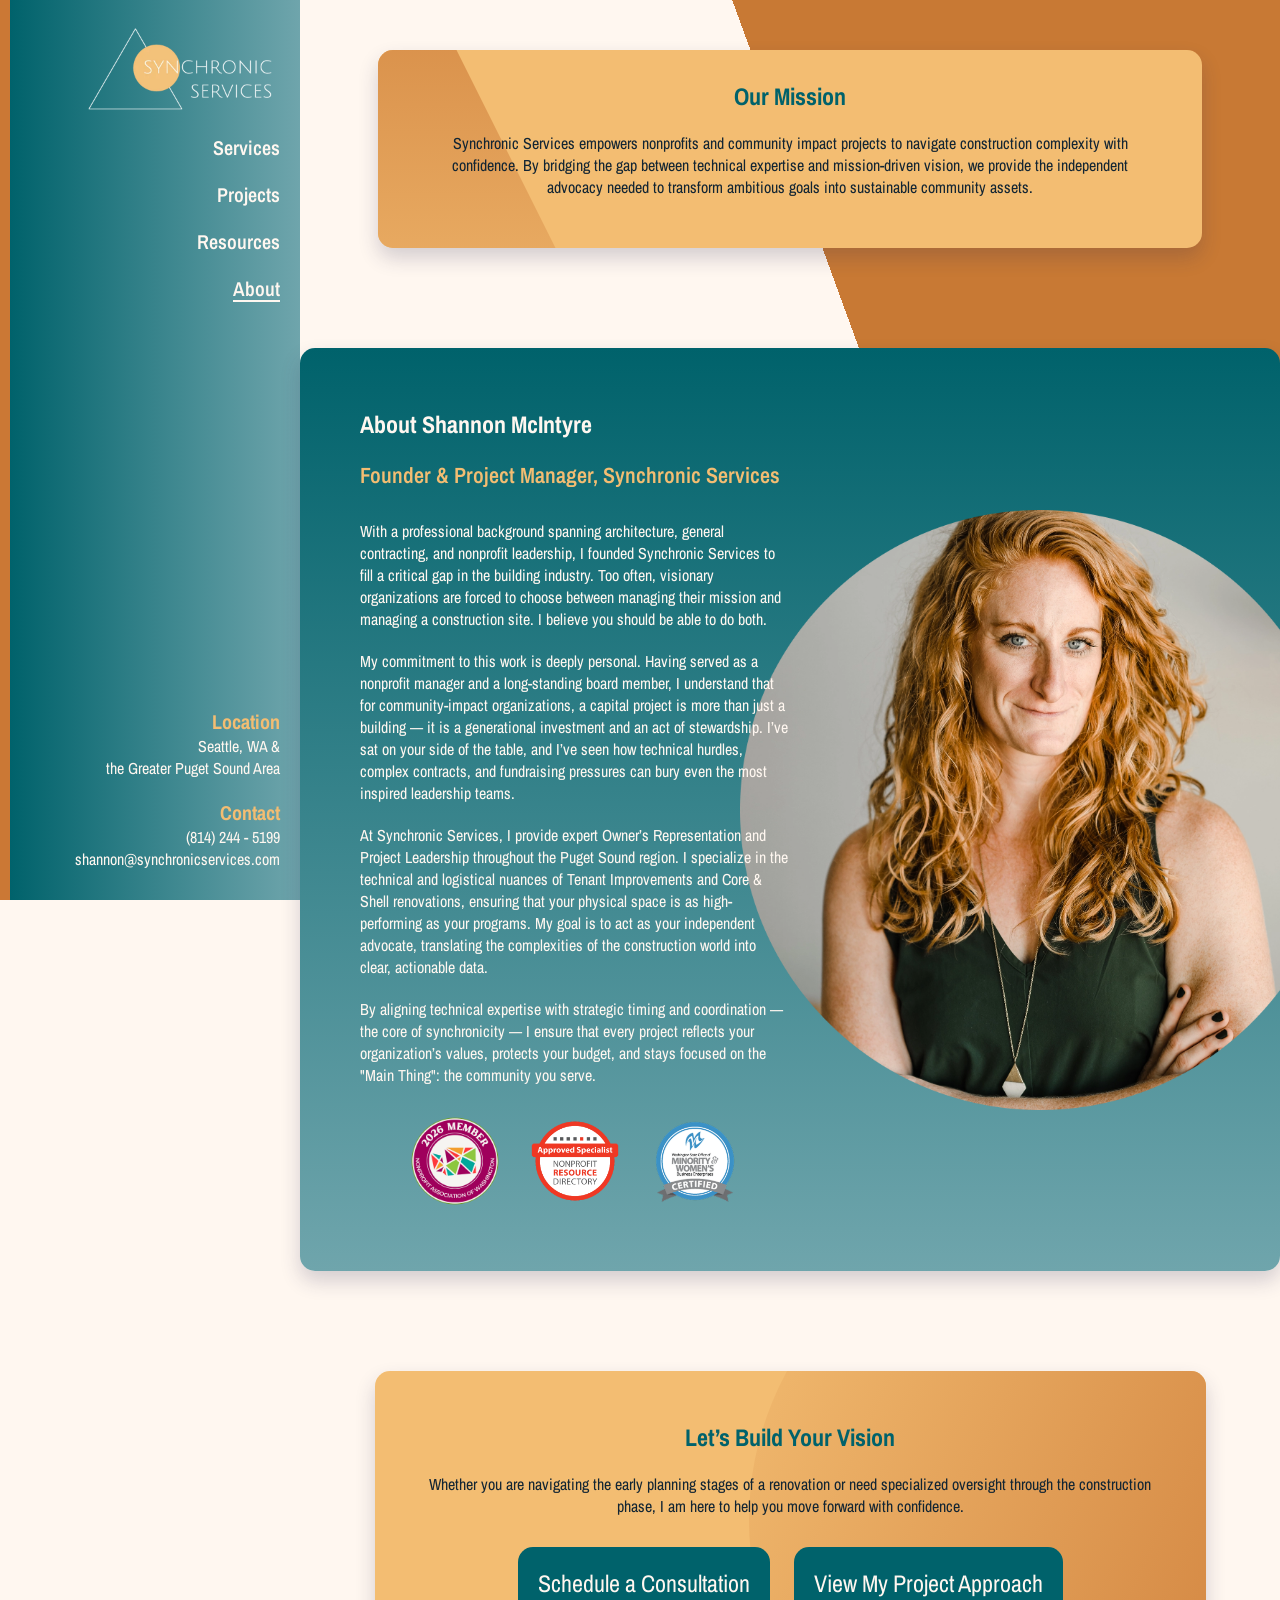
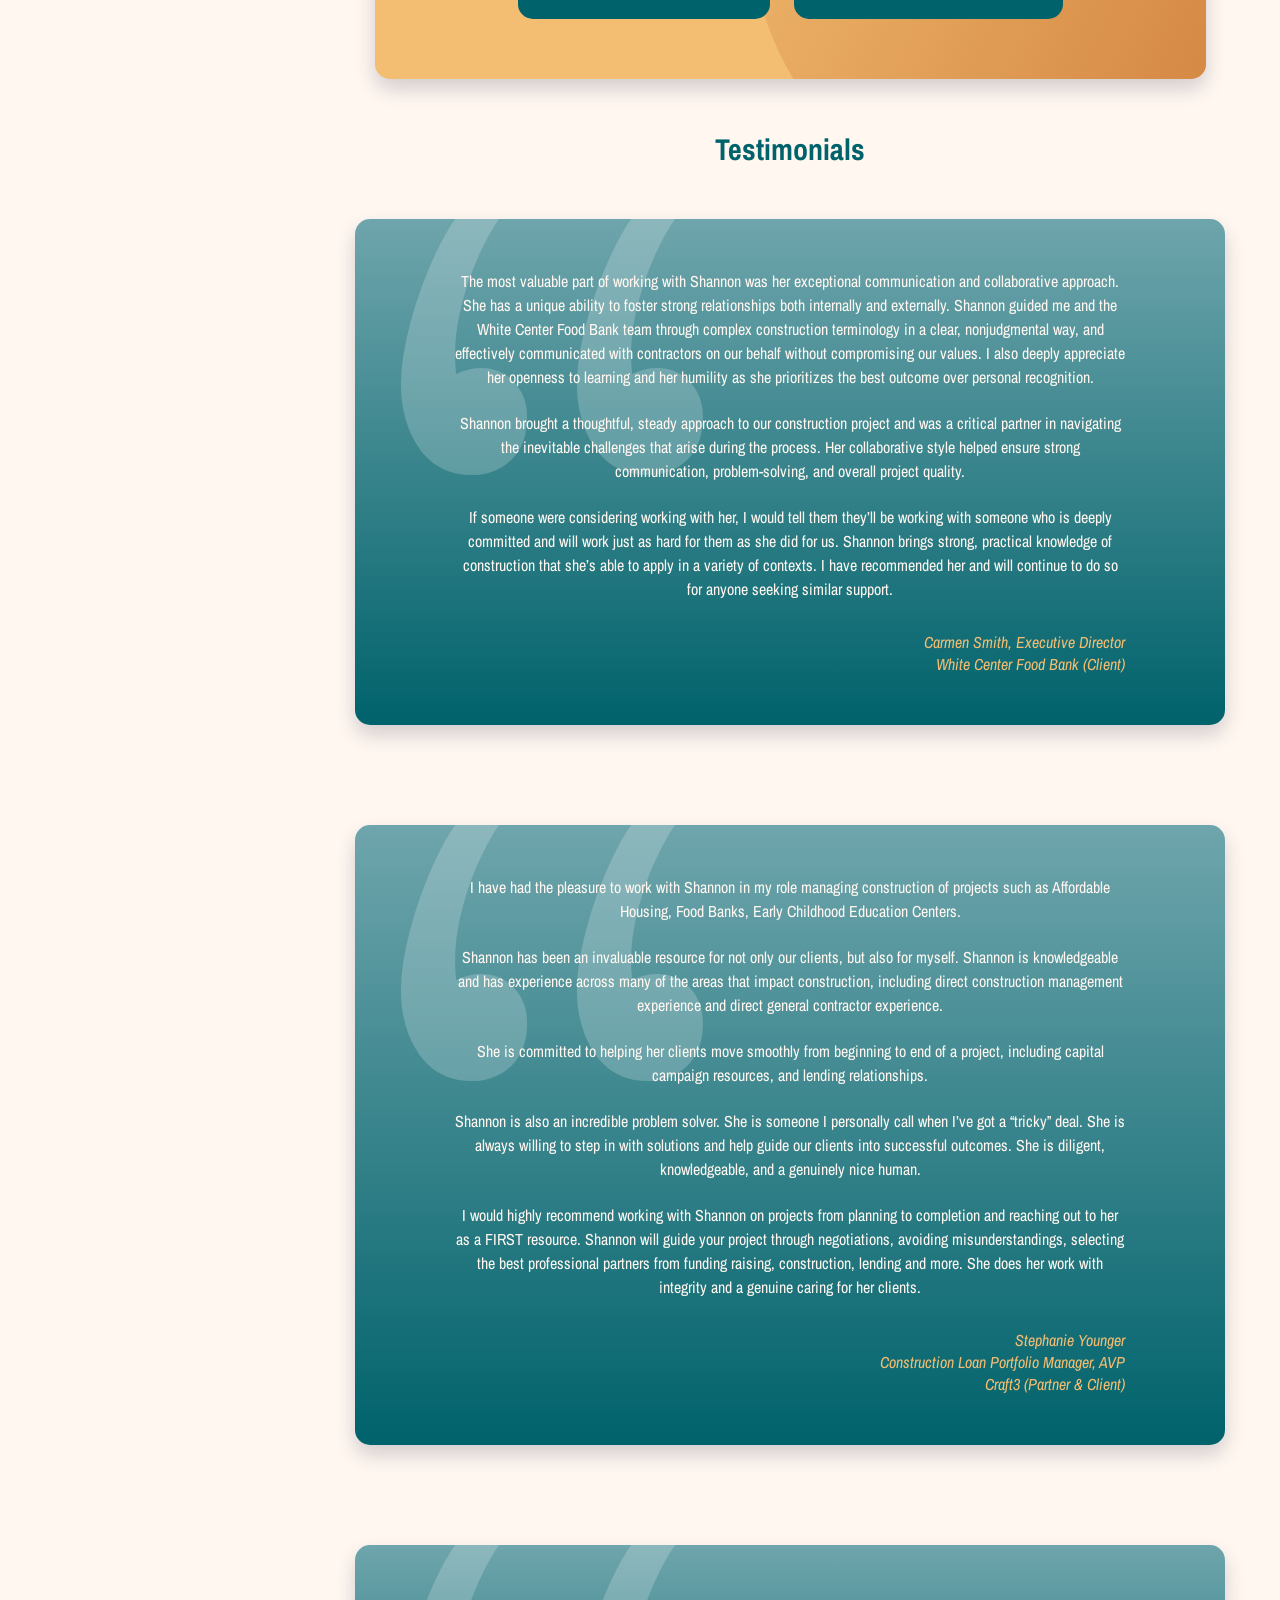
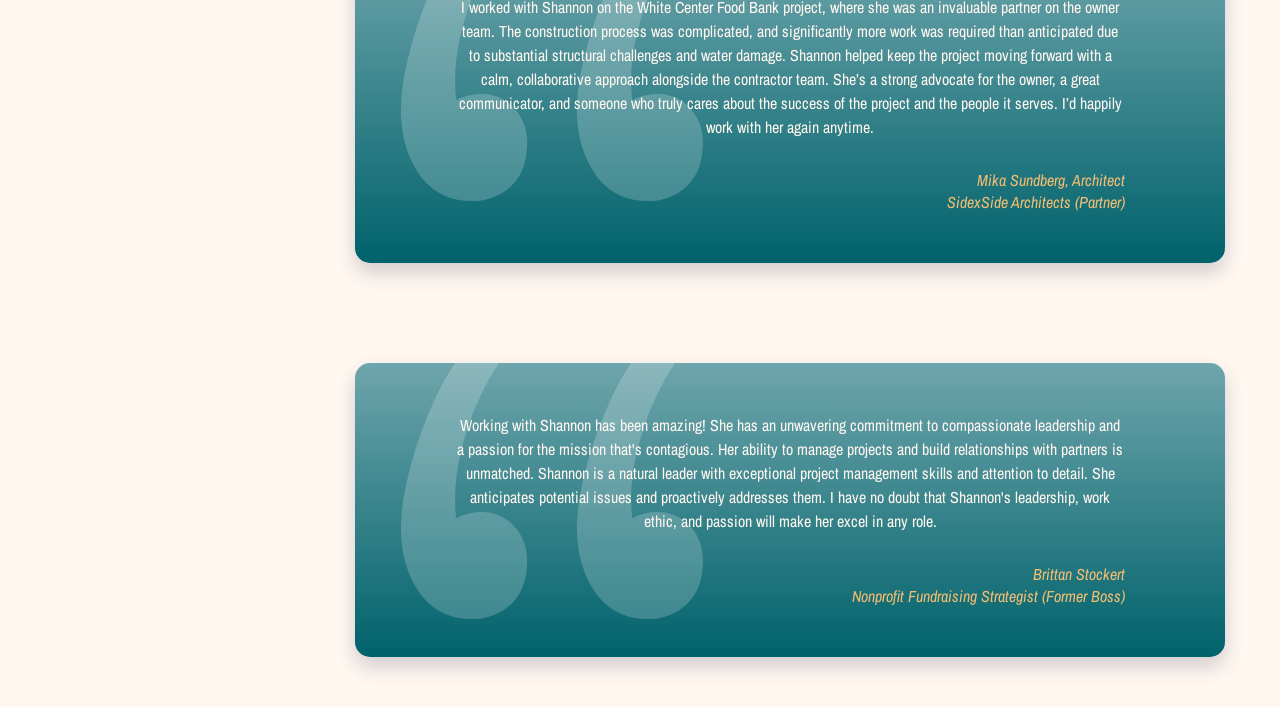
==== commit daf3a3f7: "added client tweaks. Fixed home page H1 for small screens" ====
--- a/about.html
+++ b/about.html
@@ -134,10 +134,13 @@
           focused on the "Main Thing": the community you serve.
         </p>
         <div class="affiliations">
-          <a href="http://nonprofitwa.org/" title="Nonprofit Association of Washington" target="_blank"><img id="nawaBadge" src="../img/NAWA Badge.png" /></a>
-
-          <a href="https://www.501commons.org/" title="501 commons" target="_blank"><img id="nrdBadge"
-              src="../img/NRDApprovedSpecialistSeal.png" /></a>
+          <a href="http://nonprofitwa.org/" title="Nonprofit Association of Washington" target="_blank"><img src="../img/NAWABadge.png" /></a>
+
+          <a href="https://www.501commons.org/" title="501 commons" target="_blank"><img
+              src="../img/NRDBadge.png" /></a>
+
+          <a href="http://www.omwbe.wa.gov/" title="Office of Minority & Women's Business Enterprises" target="_blank"><img
+              src="../img/OMWBEBadge.png" /></a>
 
         </div>
       </div>
--- a/css/style.css
+++ b/css/style.css
@@ -59,12 +59,14 @@
 
 h1 {
   font-family: "Julius Sans One", sans-serif;
-  font-size: clamp(20px, 5vw, 45px);
+  font-size: clamp(20px, 2.5vw, 45px);
   font-weight: normal;
   line-height: 1.1;
   max-width: 80%;
   width: 100%;
+  max-width: 60%;
   margin: 0 auto;
+  text-wrap: balance;
 }
 
 h2 {
@@ -296,18 +298,18 @@
 .circle {
   width: 55vmin;
   height: 55vmin;
-  max-width: 550px;
+  max-width: 80%;
   max-height: 550px;
 
   line-height: 1.2;
   aspect-ratio: 1 / 1;
   background-color: var(--color-orange);
   border-radius: 50%;
-  padding: 5%;
+  padding: 4rem;
   display: flex;
   flex-direction: column;
   justify-content: center;
-  gap: 50px;
+  gap: 40px;
   align-items: center;
   text-align: center;
   margin: 0;
@@ -340,7 +342,7 @@
   text-align: center;
 
   padding: 50px;
-  margin: 80px;
+  margin: 50px;
   box-shadow: var(--shadow);
 }
 
@@ -784,7 +786,7 @@
 
 .affiliations {
   display: flex;
-  justify-content: left;
+  justify-content: center;
   align-items: center;
   gap: 30px;
 }
@@ -792,11 +794,7 @@
 .affiliations img {
   height: 90px;
   width: auto;
-  margin-top: 40px;
-}
-
-#nrdBadge {
-  background-color: white;
+  margin-top: 20px;
 }
 
 /* Let's Build your Vision Card */
@@ -881,6 +879,7 @@
   /* /////// MOBILE: HOME PAGE /////// */
 
   h1 {
+    max-width: 60%;
     font-size: 30px;
   }
 
